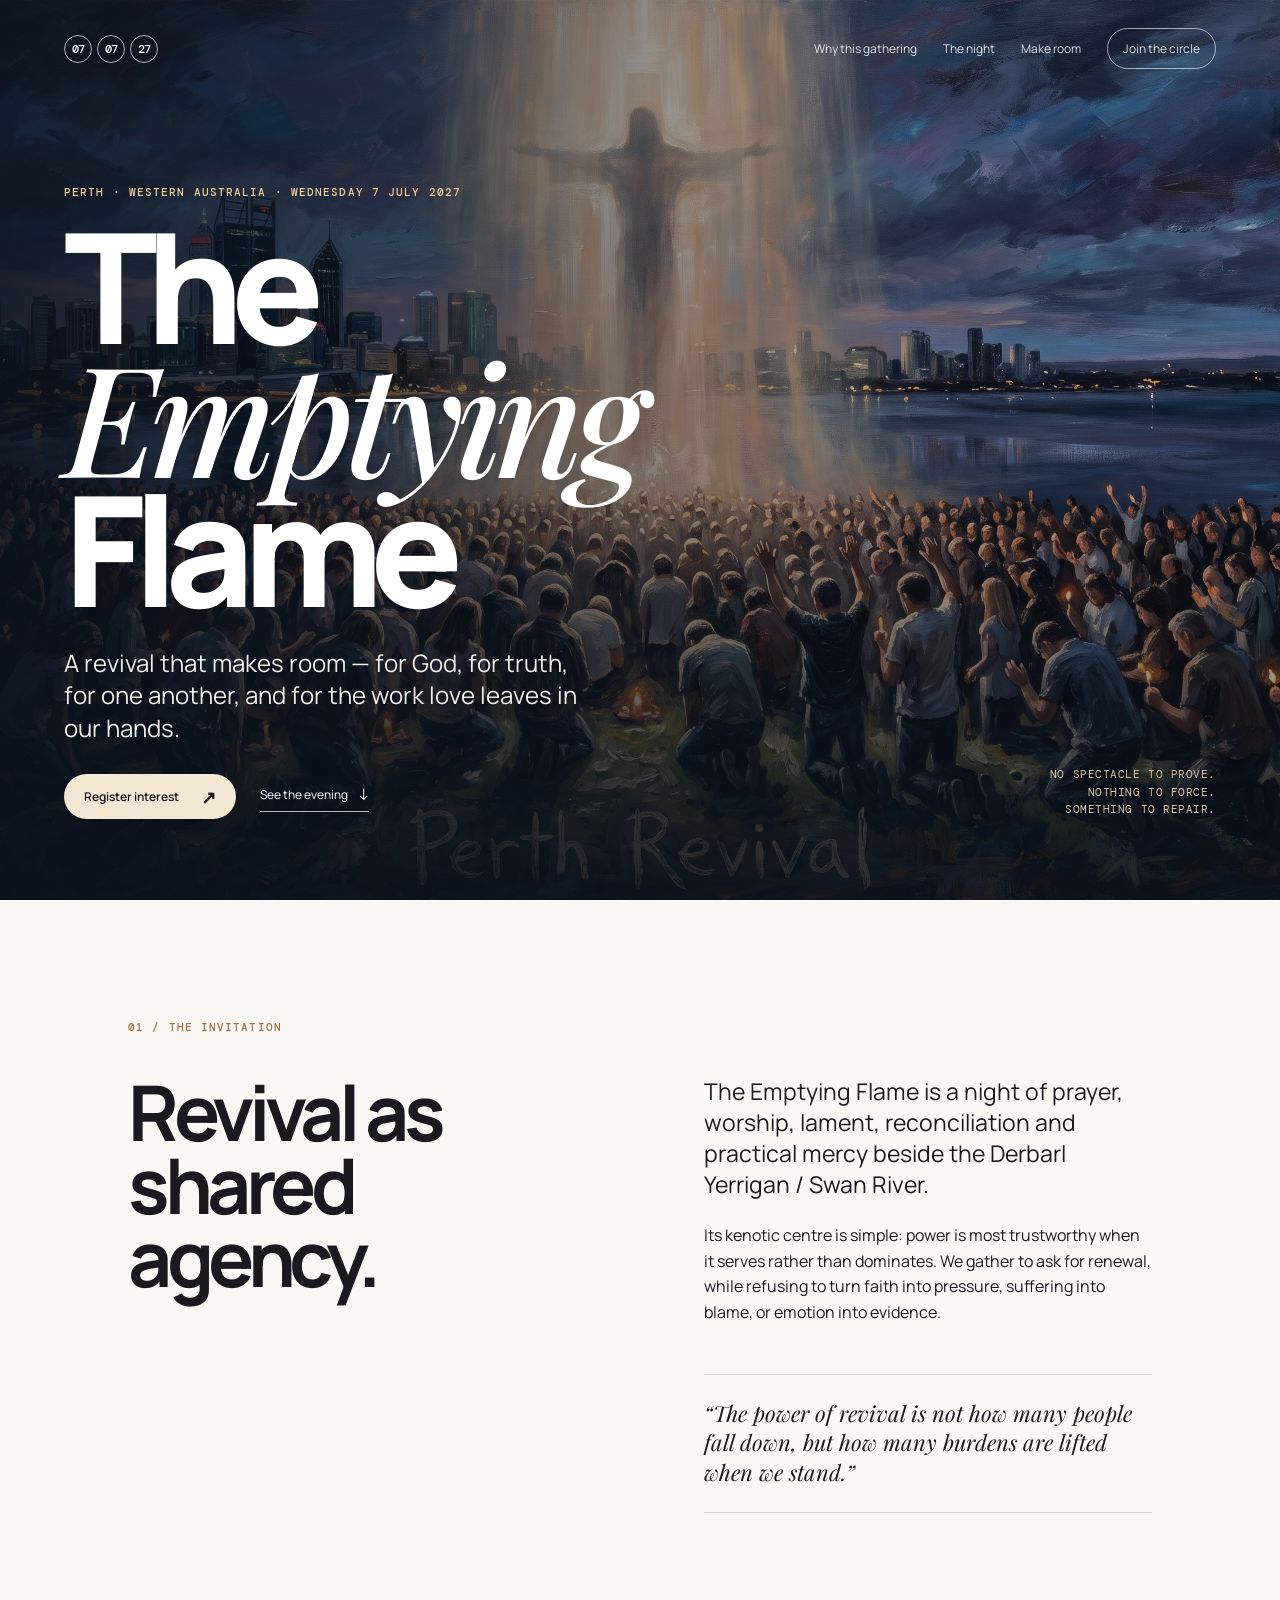
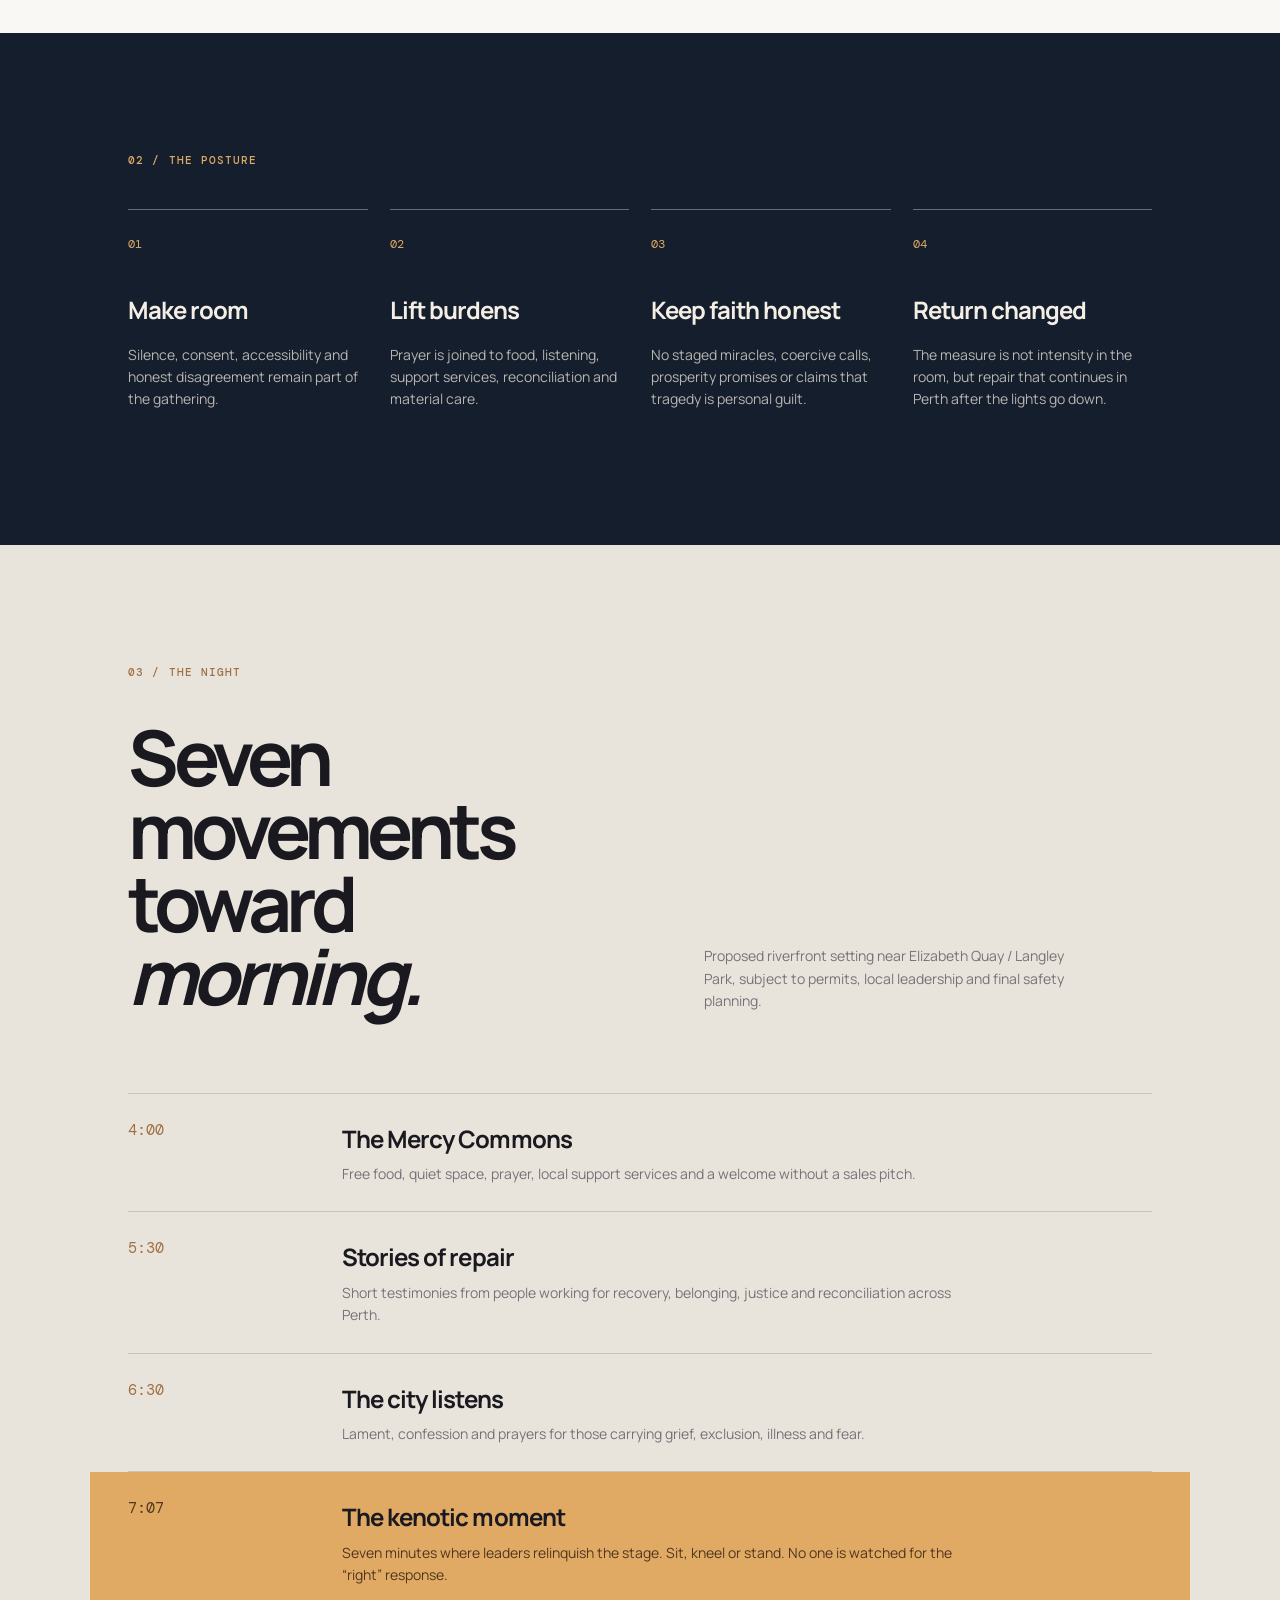
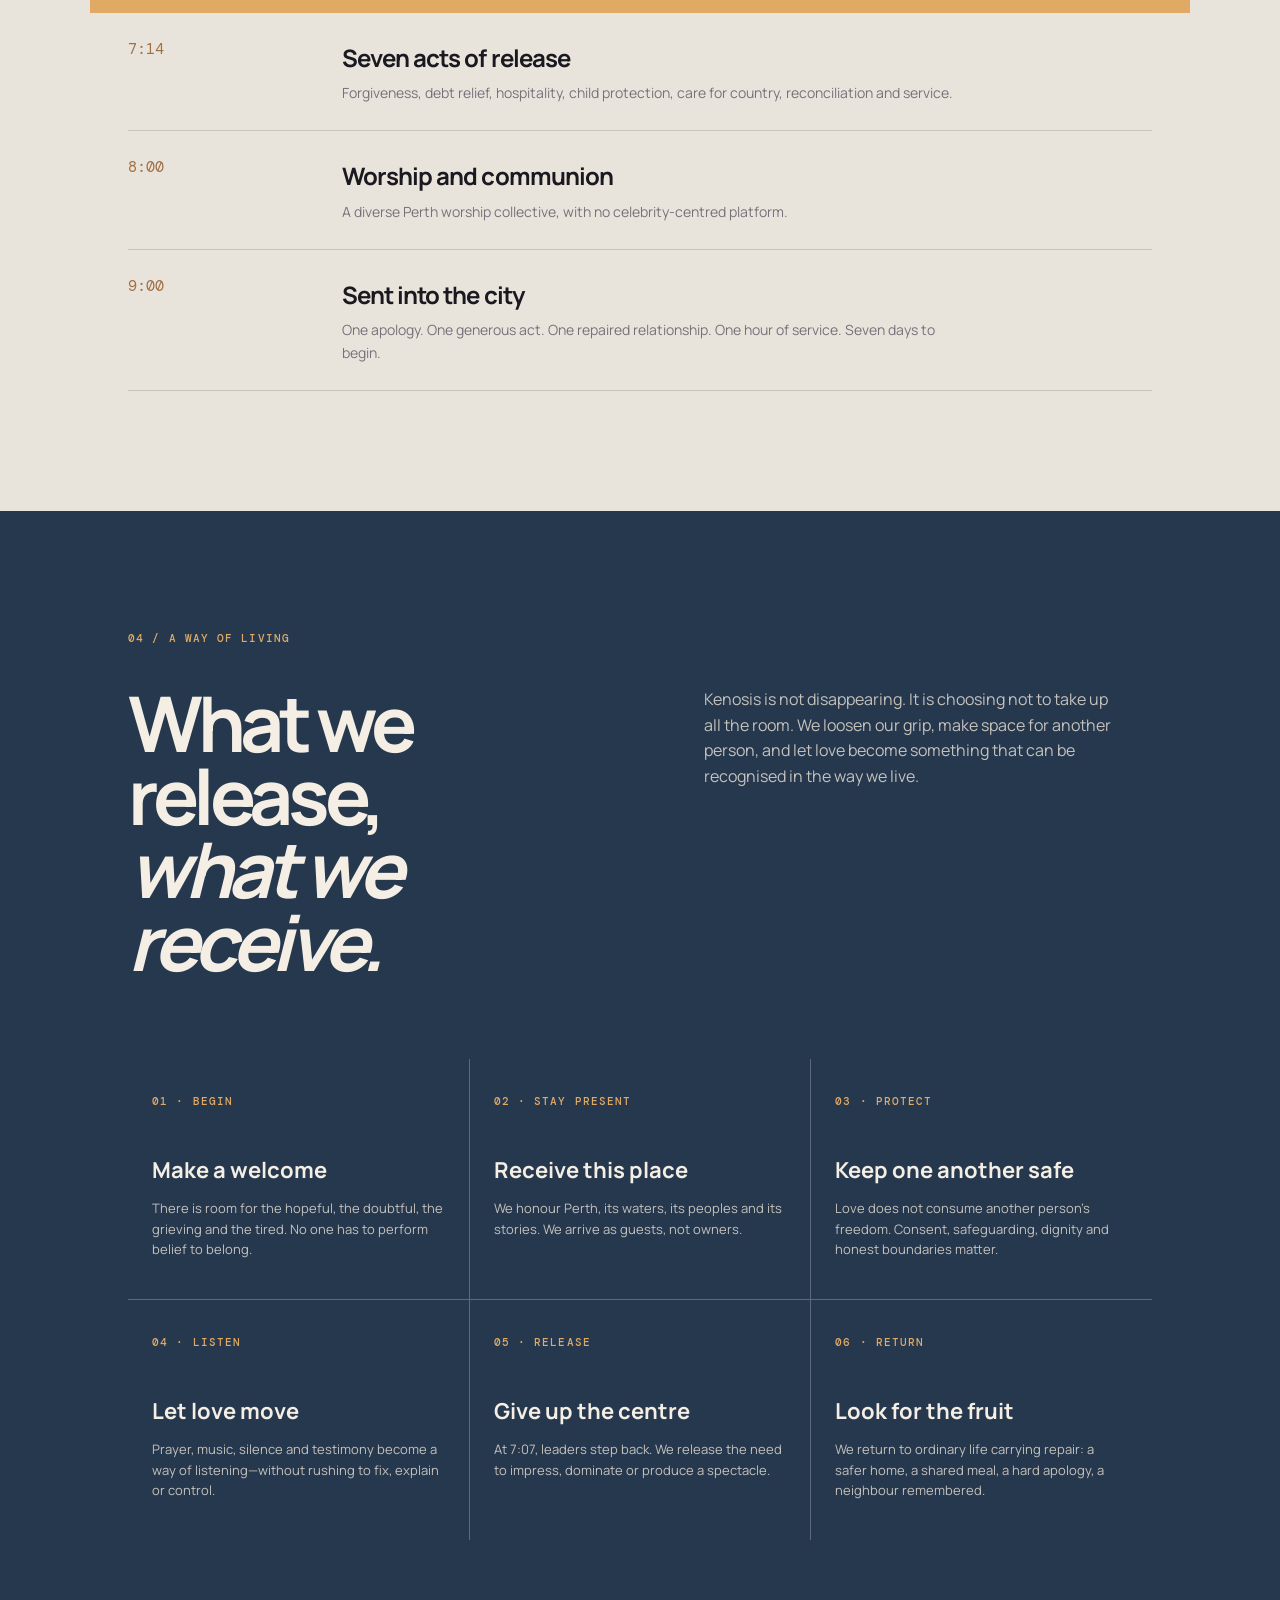
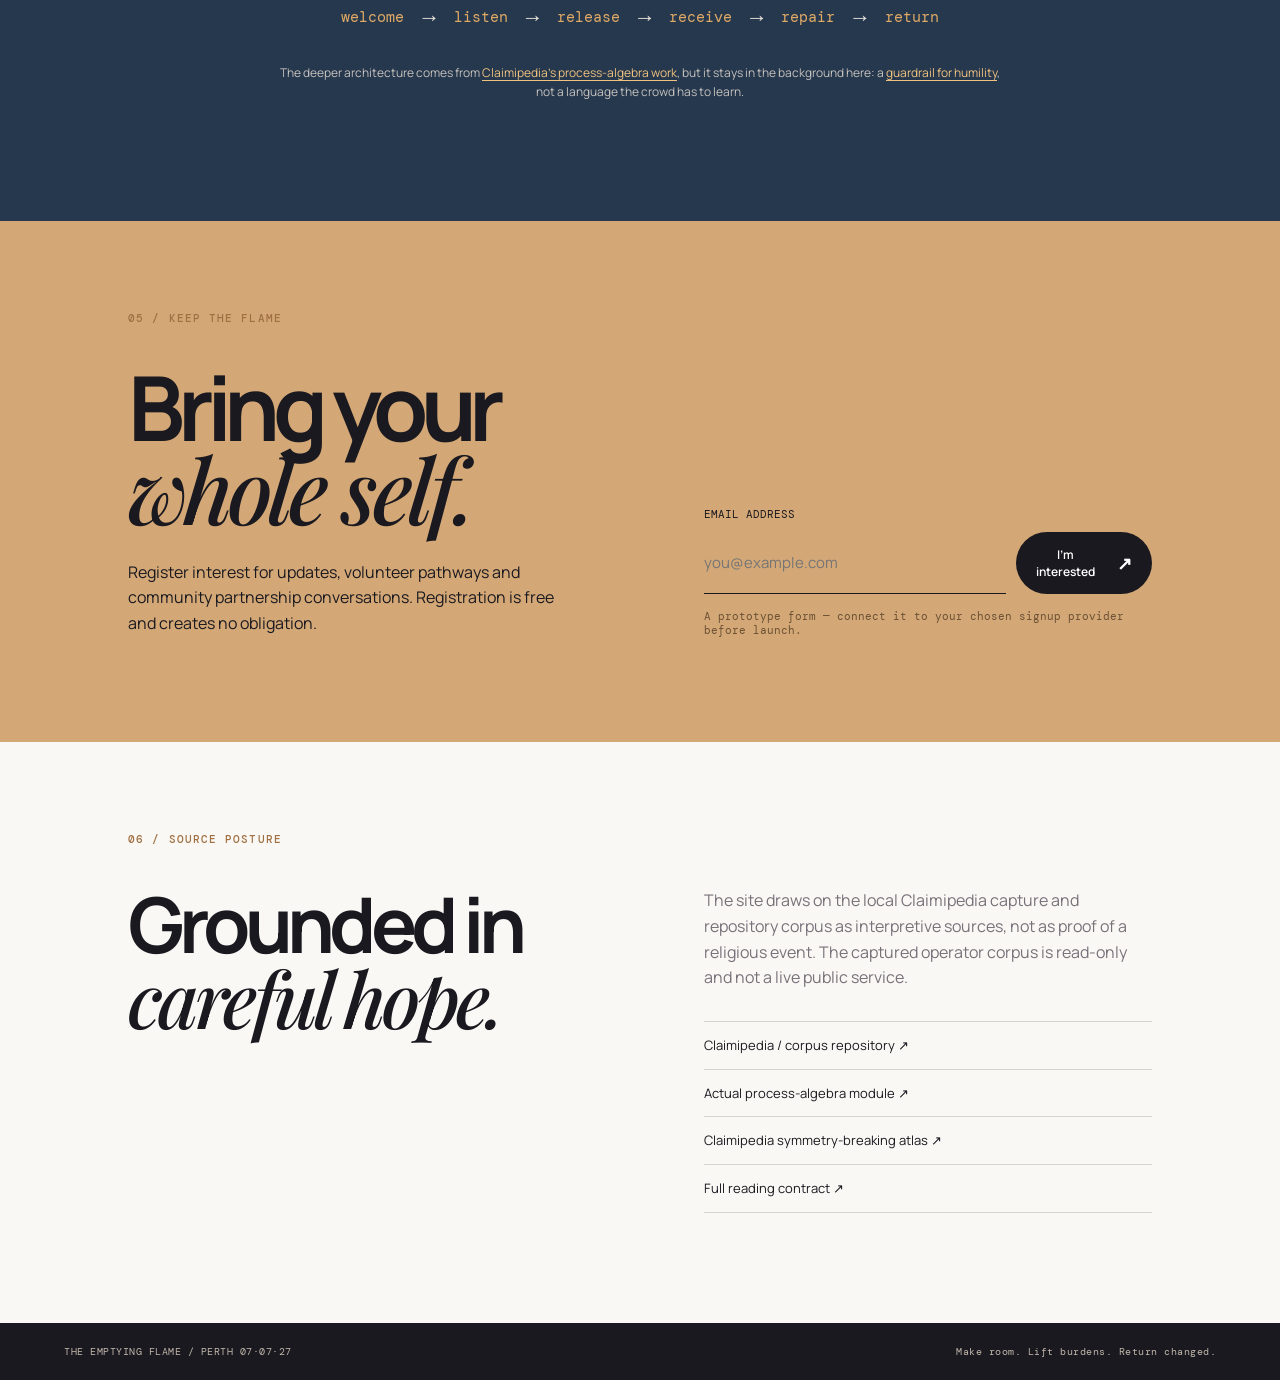
==== index.html @ 7102989d "Replace private source links with public source note" ====
<!doctype html>
<html lang="en-AU">
<head>
  <meta charset="utf-8">
  <meta name="viewport" content="width=device-width, initial-scale=1">
  <meta name="description" content="The Emptying Flame — a kenotic Perth revival gathering on Wednesday 7 July 2027.">
  <title>The Emptying Flame — Perth Revival 7/7/27</title>
  <link rel="stylesheet" href="styles.css">
</head>
<body>
  <header class="site-header">
    <a class="wordmark" href="#top" aria-label="The Emptying Flame home"><span>07</span><span>07</span><span>27</span></a>
    <nav aria-label="Main navigation">
      <a href="#why">Why this gathering</a>
      <a href="#flow">The night</a>
      <a href="#algebra">Make room</a>
      <a class="nav-cta" href="#join">Join the circle</a>
    </nav>
  </header>

  <main id="top">
    <section class="hero" aria-labelledby="hero-title">
      <div class="hero-image" role="img" aria-label="A painted Perth skyline at dusk with a kneeling crowd beneath a column of light"></div>
      <div class="hero-shade"></div>
      <div class="hero-copy">
        <p class="eyebrow">Perth · Western Australia · Wednesday 7 July 2027</p>
        <h1 id="hero-title">The<br><em>Emptying</em><br>Flame</h1>
        <p class="hero-lede">A revival that makes room — for God, for truth, for one another, and for the work love leaves in our hands.</p>
        <div class="hero-actions">
          <a class="button button-light" href="#join">Register interest <span>↗</span></a>
          <a class="text-link" href="#flow">See the evening <span>↓</span></a>
        </div>
      </div>
      <div class="hero-note">No spectacle to prove.<br>Nothing to force.<br>Something to repair.</div>
    </section>

    <section class="intro section" id="why">
      <div class="section-kicker">01 / The invitation</div>
      <div class="intro-grid">
        <div>
          <h2>Revival as<br><span>shared agency.</span></h2>
        </div>
        <div class="intro-body">
          <p class="lead">The Emptying Flame is a night of prayer, worship, lament, reconciliation and practical mercy beside the Derbarl Yerrigan / Swan River.</p>
          <p>Its kenotic centre is simple: power is most trustworthy when it serves rather than dominates. We gather to ask for renewal, while refusing to turn faith into pressure, suffering into blame, or emotion into evidence.</p>
          <div class="pull-quote">“The power of revival is not how many people fall down, but how many burdens are lifted when we stand.”</div>
        </div>
      </div>
    </section>

    <section class="principles section section-dark">
      <div class="section-kicker">02 / The posture</div>
      <div class="principles-grid">
        <div class="principle-card"><span>01</span><h3>Make room</h3><p>Silence, consent, accessibility and honest disagreement remain part of the gathering.</p></div>
        <div class="principle-card"><span>02</span><h3>Lift burdens</h3><p>Prayer is joined to food, listening, support services, reconciliation and material care.</p></div>
        <div class="principle-card"><span>03</span><h3>Keep faith honest</h3><p>No staged miracles, coercive calls, prosperity promises or claims that tragedy is personal guilt.</p></div>
        <div class="principle-card"><span>04</span><h3>Return changed</h3><p>The measure is not intensity in the room, but repair that continues in Perth after the lights go down.</p></div>
      </div>
    </section>

    <section class="flow section" id="flow">
      <div class="section-kicker">03 / The night</div>
      <div class="flow-heading"><h2>Seven movements<br>toward <em>morning.</em></h2><p>Proposed riverfront setting near Elizabeth Quay / Langley Park, subject to permits, local leadership and final safety planning.</p></div>
      <div class="timeline">
        <article class="timeline-item"><time>4:00</time><div><h3>The Mercy Commons</h3><p>Free food, quiet space, prayer, local support services and a welcome without a sales pitch.</p></div></article>
        <article class="timeline-item"><time>5:30</time><div><h3>Stories of repair</h3><p>Short testimonies from people working for recovery, belonging, justice and reconciliation across Perth.</p></div></article>
        <article class="timeline-item"><time>6:30</time><div><h3>The city listens</h3><p>Lament, confession and prayers for those carrying grief, exclusion, illness and fear.</p></div></article>
        <article class="timeline-item highlight"><time>7:07</time><div><h3>The kenotic moment</h3><p>Seven minutes where leaders relinquish the stage. Sit, kneel or stand. No one is watched for the “right” response.</p></div></article>
        <article class="timeline-item"><time>7:14</time><div><h3>Seven acts of release</h3><p>Forgiveness, debt relief, hospitality, child protection, care for country, reconciliation and service.</p></div></article>
        <article class="timeline-item"><time>8:00</time><div><h3>Worship and communion</h3><p>A diverse Perth worship collective, with no celebrity-centred platform.</p></div></article>
        <article class="timeline-item"><time>9:00</time><div><h3>Sent into the city</h3><p>One apology. One generous act. One repaired relationship. One hour of service. Seven days to begin.</p></div></article>
      </div>
    </section>

    <section class="algebra section" id="algebra">
      <div class="section-kicker">04 / A way of living</div>
      <div class="algebra-intro"><h2>What we<br>release,<br><em>what we receive.</em></h2><p>Kenosis is not disappearing. It is choosing not to take up all the room. We loosen our grip, make space for another person, and let love become something that can be recognised in the way we live.</p></div>
      <div class="algebra-grid algebra-grid-six">
        <div class="algebra-node"><span class="node-tag">01 · BEGIN</span><h3>Make a welcome</h3><p>There is room for the hopeful, the doubtful, the grieving and the tired. No one has to perform belief to belong.</p></div>
        <div class="algebra-node"><span class="node-tag">02 · STAY PRESENT</span><h3>Receive this place</h3><p>We honour Perth, its waters, its peoples and its stories. We arrive as guests, not owners.</p></div>
        <div class="algebra-node"><span class="node-tag">03 · PROTECT</span><h3>Keep one another safe</h3><p>Love does not consume another person’s freedom. Consent, safeguarding, dignity and honest boundaries matter.</p></div>
        <div class="algebra-node"><span class="node-tag">04 · LISTEN</span><h3>Let love move</h3><p>Prayer, music, silence and testimony become a way of listening—without rushing to fix, explain or control.</p></div>
        <div class="algebra-node"><span class="node-tag">05 · RELEASE</span><h3>Give up the centre</h3><p>At 7:07, leaders step back. We release the need to impress, dominate or produce a spectacle.</p></div>
        <div class="algebra-node"><span class="node-tag">06 · RETURN</span><h3>Look for the fruit</h3><p>We return to ordinary life carrying repair: a safer home, a shared meal, a hard apology, a neighbour remembered.</p></div>
      </div>
      <div class="equation"><span>welcome</span><b>→</b><span>listen</span><b>→</b><span>release</span><b>→</b><span>receive</span><b>→</b><span>repair</span><b>→</b><span>return</span></div>
      <p class="algebra-footnote">The deeper architecture comes from <a href="sources.html#process-algebra">Claimipedia’s process-algebra work</a>, but it stays in the background here: a <a href="sources.html#humility">guardrail for humility</a>, not a language the crowd has to learn.</p>
    </section>

    <section class="join section" id="join">
      <div class="join-card">
        <div><div class="section-kicker">05 / Keep the flame</div><h2>Bring your<br><em>whole self.</em></h2><p>Register interest for updates, volunteer pathways and community partnership conversations. Registration is free and creates no obligation.</p></div>
        <form id="interest-form"><label for="email">Email address</label><div class="form-row"><input id="email" type="email" placeholder="you@example.com" required><button class="button button-dark" type="submit">I’m interested <span>↗</span></button></div><p class="form-note" id="form-note">A prototype form — connect it to your chosen signup provider before launch.</p></form>
      </div>
    </section>

    <section class="sources section" id="sources">
      <div class="section-kicker">06 / Source posture</div>
      <div class="sources-grid"><div><h2>Grounded in<br><em>careful hope.</em></h2></div><div><p>The site draws on the local Claimipedia capture and repository corpus as interpretive sources, not as proof of a religious event. The captured operator corpus is read-only and not a live public service.</p><ul><li><a href="https://github.com/aaron-alderman/grand-theory">Claimipedia / corpus repository ↗</a></li><li><a href="https://github.com/aaron-alderman/grand-theory/blob/main/integrations/sourcery/mcp-admission/scientific-derivation-composer/scientific-derivation-process.json">Actual process-algebra module ↗</a></li><li><a href="https://github.com/aaron-alderman/grand-theory/blob/main/sourcery-source/sourcery-applications/applications/claimipedia/symmetry-breaking-atlas-data.json">Claimipedia symmetry-breaking atlas ↗</a></li><li><a href="https://github.com/aaron-alderman/grand-theory/blob/main/corpus/READING_CONTRACT.md">Full reading contract ↗</a></li></ul></div></div>
    </section>
  </main>
  <footer><span>THE EMPTYING FLAME / PERTH 07·07·27</span><span>Make room. Lift burdens. Return changed.</span></footer>
  <script src="script.js"></script>
</body>
</html>
---- styles.css ----
@import url('https://fonts.googleapis.com/css2?family=DM+Mono:wght@400;500&family=Manrope:wght@400;500;600;700;800&family=Playfair+Display:ital,wght@0,500;1,500;1,600&display=swap');
:root{--ink:#1a1920;--muted:#77717a;--cream:#f2eee6;--paper:#faf8f4;--blue:#26384e;--blue-deep:#141e2d;--gold:#e0aa65;--line:rgba(26,25,32,.16);--serif:'Playfair Display',Georgia,serif;--sans:'Manrope',Arial,sans-serif;--mono:'DM Mono',monospace}*{box-sizing:border-box}html{scroll-behavior:smooth}body{margin:0;background:var(--paper);color:var(--ink);font-family:var(--sans);line-height:1.6}a{color:inherit}.site-header{position:absolute;z-index:10;top:0;left:0;right:0;display:flex;align-items:center;justify-content:space-between;padding:28px 5vw;color:#fff}.wordmark{display:flex;gap:5px;text-decoration:none;font:500 12px var(--mono);letter-spacing:-.08em}.wordmark span{border:1px solid rgba(255,255,255,.65);border-radius:50%;width:28px;height:28px;display:grid;place-items:center}.site-header nav{display:flex;align-items:center;gap:26px;font-size:12px}.site-header nav a{text-decoration:none;opacity:.85}.site-header nav a:hover{opacity:1}.nav-cta{border:1px solid rgba(255,255,255,.7);padding:10px 15px!important;border-radius:999px}.hero{min-height:860px;height:100vh;max-height:980px;position:relative;display:flex;align-items:flex-end;overflow:hidden;background:#172131;color:#fff}.hero-image{position:absolute;inset:0;background-image:url('assets/perth-revival.jpg');background-size:cover;background-position:center}.hero-shade{position:absolute;inset:0;background:linear-gradient(90deg,rgba(10,17,28,.86) 0%,rgba(10,17,28,.40) 52%,rgba(10,17,28,.08) 100%),linear-gradient(0deg,rgba(10,17,28,.72),transparent 52%)}.hero-copy{position:relative;z-index:1;padding:0 5vw 9vh;max-width:760px}.eyebrow,.section-kicker,.node-tag{font:500 11px var(--mono);letter-spacing:.1em;text-transform:uppercase}.eyebrow{color:#f3cd98;margin-bottom:22px}.hero h1{font-size:clamp(72px,12vw,168px);line-height:.84;letter-spacing:-.08em;margin:0 0 34px;font-weight:800}.hero h1 em,.hero h2 em,.hero h2 span,.join h2 em,.sources h2 em{font-family:var(--serif);font-weight:500;letter-spacing:-.055em}.hero-lede{font-size:clamp(17px,2vw,24px);line-height:1.35;max-width:540px;color:#f1eee9;margin:0 0 30px}.hero-actions{display:flex;align-items:center;gap:24px}.button{display:inline-flex;align-items:center;gap:22px;border:0;border-radius:999px;padding:14px 20px;font:600 12px var(--sans);cursor:pointer;text-decoration:none}.button span{font-size:18px;line-height:0}.button-light{background:#f4e7d4;color:var(--ink)}.button-dark{background:var(--ink);color:#fff}.text-link{font-size:12px;text-decoration:none;border-bottom:1px solid rgba(255,255,255,.7);padding-bottom:5px}.text-link span{font-size:16px;margin-left:8px}.hero-note{position:absolute;z-index:1;right:5vw;bottom:9vh;font:11px/1.6 var(--mono);text-transform:uppercase;letter-spacing:.05em;color:#ddc7a8;text-align:right}.section{padding:120px 10vw}.section-kicker{color:#a07043;margin-bottom:42px}.intro{background:var(--paper)}.intro-grid,.flow-heading,.algebra-intro,.sources-grid{display:grid;grid-template-columns:1fr 1fr;gap:10vw}.intro h2,.flow h2,.algebra h2,.sources h2{font-size:clamp(48px,6vw,88px);line-height:.95;letter-spacing:-.07em;margin:0}.intro-body{max-width:480px}.lead{font-size:23px;line-height:1.35;margin-top:0}.pull-quote{margin-top:48px;padding:24px 0;border-top:1px solid var(--line);border-bottom:1px solid var(--line);font:italic 22px/1.35 var(--serif)}.section-dark{background:var(--blue-deep);color:#f4eee4}.section-dark .section-kicker{color:var(--gold)}.principles-grid{display:grid;grid-template-columns:repeat(4,1fr);gap:22px}.principle-card{border-top:1px solid rgba(255,255,255,.35);padding-top:20px}.principle-card span{font:12px var(--mono);color:var(--gold)}.principle-card h3{font-size:24px;margin:36px 0 12px;letter-spacing:-.04em}.principle-card p{color:#b9b5b1;font-size:14px}.flow{background:#e9e4db}.flow-heading{align-items:end;margin-bottom:80px}.flow-heading p{max-width:380px;margin:0;color:var(--muted);font-size:14px}.timeline{border-top:1px solid var(--line)}.timeline-item{display:grid;grid-template-columns:150px 1fr;gap:5vw;padding:26px 0;border-bottom:1px solid var(--line)}.timeline-item time{font:15px var(--mono);color:#a07043}.timeline-item h3{font-size:24px;margin:0 0 5px;letter-spacing:-.04em}.timeline-item p{margin:0;max-width:620px;color:var(--muted);font-size:14px}.timeline-item.highlight{background:#e0aa65;margin:0 -3vw;padding-left:3vw;padding-right:3vw;border:0}.timeline-item.highlight time,.timeline-item.highlight p{color:#51361e}.algebra{background:var(--blue);color:#f4eee4}.algebra .section-kicker{color:var(--gold)}.algebra-intro p{max-width:420px;color:#c5c1bc;margin:0}.algebra-grid{display:grid;grid-template-columns:repeat(4,1fr);gap:1px;background:rgba(255,255,255,.25);margin-top:80px}.algebra-node{background:var(--blue);padding:28px 24px 34px;min-height:240px}.node-tag{color:var(--gold)}.algebra-node h3{font-size:22px;margin:40px 0 10px}.algebra-node p{color:#c5c1bc;font-size:13px;margin:0}.equation{display:flex;justify-content:center;gap:18px;align-items:center;margin-top:62px;font:15px var(--mono);color:var(--gold)}.equation b{font-size:22px;color:#e9e4db}.join{background:#d4a876;padding-top:90px;padding-bottom:90px}.join-card{display:grid;grid-template-columns:1fr 1fr;gap:10vw;align-items:end}.join h2{font-size:clamp(56px,7vw,96px);line-height:.9;letter-spacing:-.08em;margin:0 0 28px}.join p{max-width:450px}.join form{padding-bottom:4px}.join label{display:block;font:11px var(--mono);text-transform:uppercase;margin-bottom:11px}.form-row{display:flex;gap:10px}.form-row input{width:100%;border:0;border-bottom:1px solid var(--ink);background:transparent;padding:13px 0;font:15px var(--sans);outline:none}.form-note{font:11px var(--mono);color:#6b5035;margin-top:15px!important}.sources{padding-top:90px;padding-bottom:110px}.sources-grid{align-items:start}.sources p{max-width:500px;color:var(--muted);margin-top:0}.sources ul{list-style:none;padding:0;margin:30px 0 0;border-top:1px solid var(--line)}.sources li{border-bottom:1px solid var(--line);padding:13px 0;font-size:13px}.sources a{text-decoration:none}.sources a:hover{text-decoration:underline}footer{display:flex;justify-content:space-between;padding:22px 5vw;background:var(--ink);color:#c1b7ab;font:10px var(--mono);letter-spacing:.05em}@media(max-width:800px){.site-header{padding:20px 6vw}.site-header nav a:not(.nav-cta){display:none}.hero{min-height:750px}.hero-copy{padding:0 7vw 12vh}.hero-note{display:none}.section{padding:80px 7vw}.intro-grid,.flow-heading,.algebra-intro,.sources-grid,.join-card{grid-template-columns:1fr;gap:38px}.principles-grid,.algebra-grid{grid-template-columns:1fr 1fr}.principle-card{min-height:190px}.timeline-item{grid-template-columns:78px 1fr;gap:15px}.timeline-item.highlight{margin:0 -5vw;padding-left:5vw;padding-right:5vw}.equation{gap:8px;font-size:11px}.form-row{display:block}.form-row .button{margin-top:18px}footer{display:block;line-height:2.2}}
/* Full process-algebra presentation: six ordered stages, with a narrow-screen collapse. */
.algebra-grid{grid-template-columns:repeat(3,1fr)}
.equation{flex-wrap:wrap}
.algebra-footnote{max-width:720px;margin:32px auto 0;text-align:center;color:#c5c1bc;font-size:12px}
.algebra-footnote a{color:#f0c27f;text-decoration:underline;text-underline-offset:3px}
.source-page{background:var(--paper)}.source-header{position:absolute}.source-hero{padding:180px 10vw 110px;background:var(--blue-deep);color:#f4eee4}.source-hero h1{font-size:clamp(58px,8vw,118px);line-height:.9;letter-spacing:-.08em;margin:0 0 28px}.source-hero h1 em,.source-copy h2 em{font-family:var(--serif);font-weight:500}.source-hero p{max-width:540px;color:#c5c1bc;font-size:19px}.source-copy{max-width:900px;margin:auto}.source-copy article{padding:50px 0;border-bottom:1px solid var(--line)}.source-copy article:last-child{border-bottom:0}.source-copy h2{font-size:clamp(40px,5vw,70px);line-height:.95;letter-spacing:-.07em;margin:0 0 25px}.source-copy p{max-width:650px;color:var(--muted);font-size:16px}.source-copy a{color:#8a5e34;text-decoration:underline;text-underline-offset:3px}
@media(max-width:520px){.algebra-grid{grid-template-columns:1fr}.algebra-node{min-height:0}}
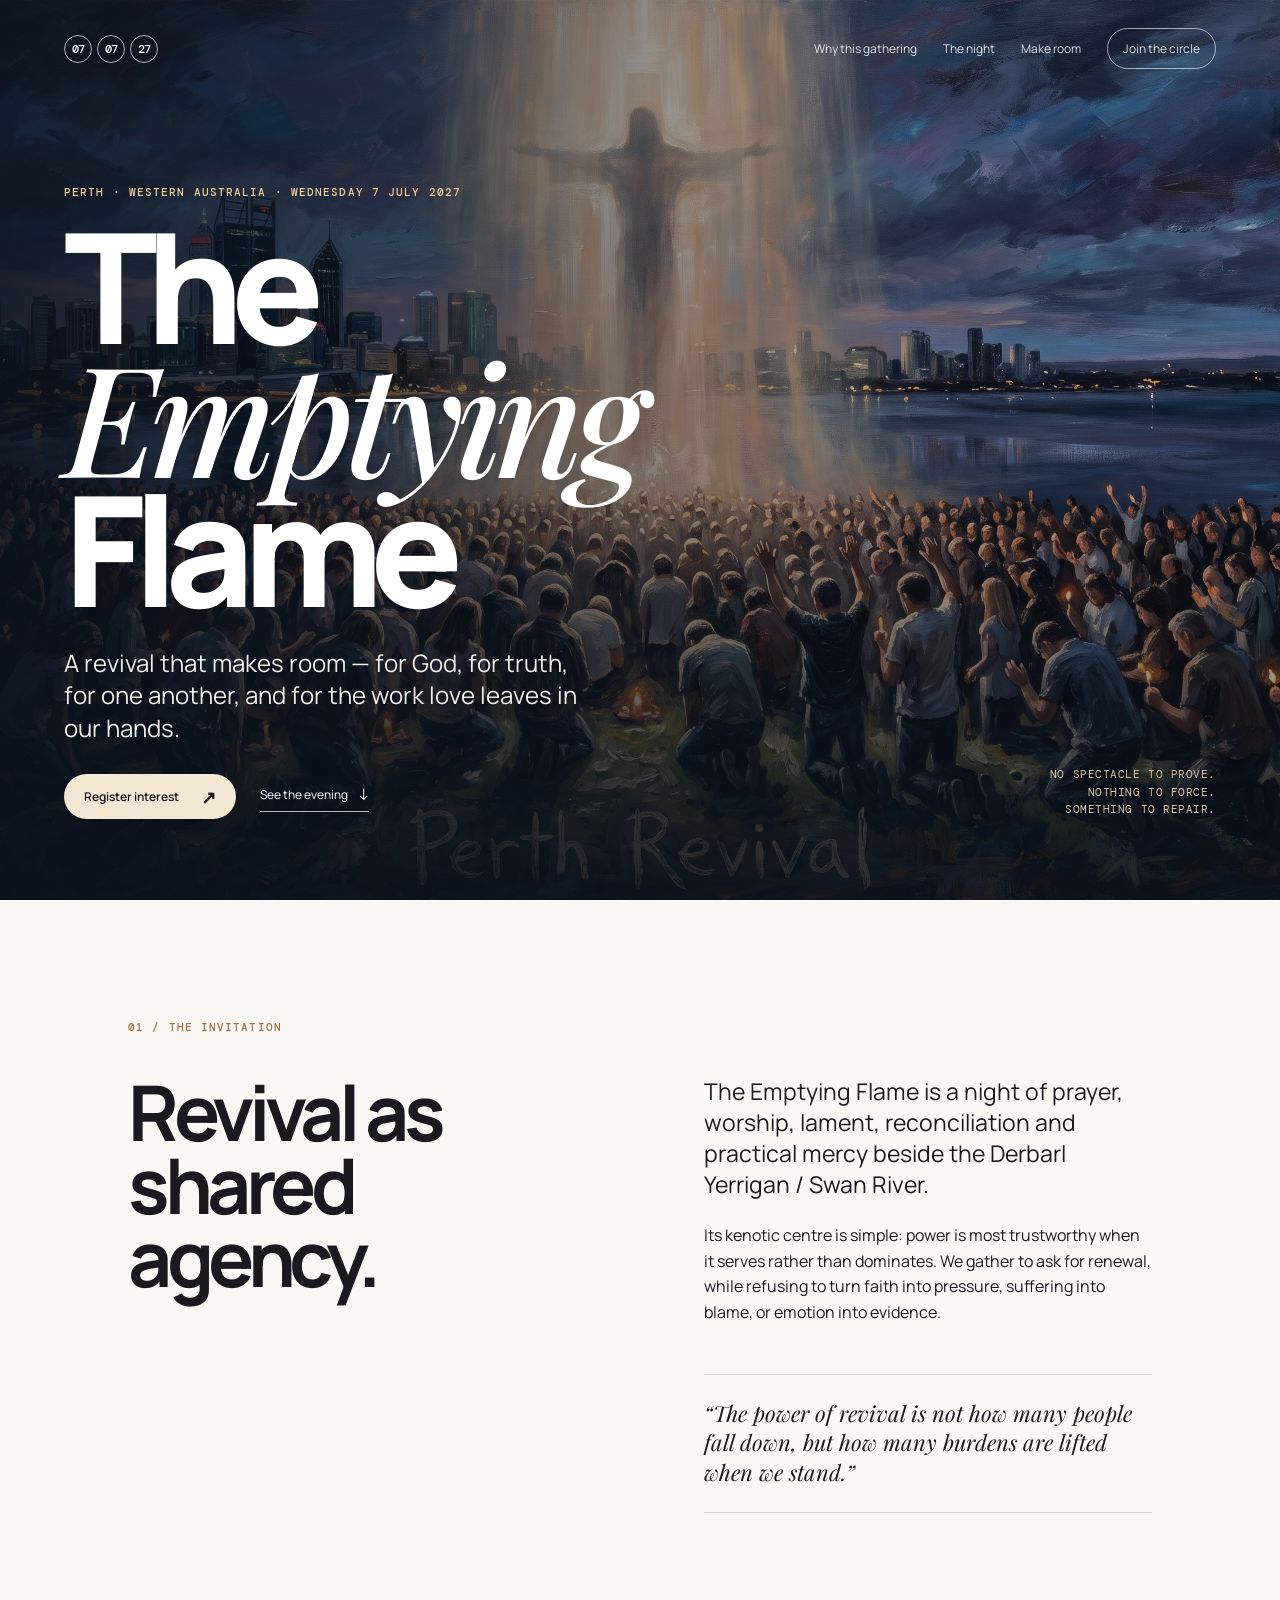
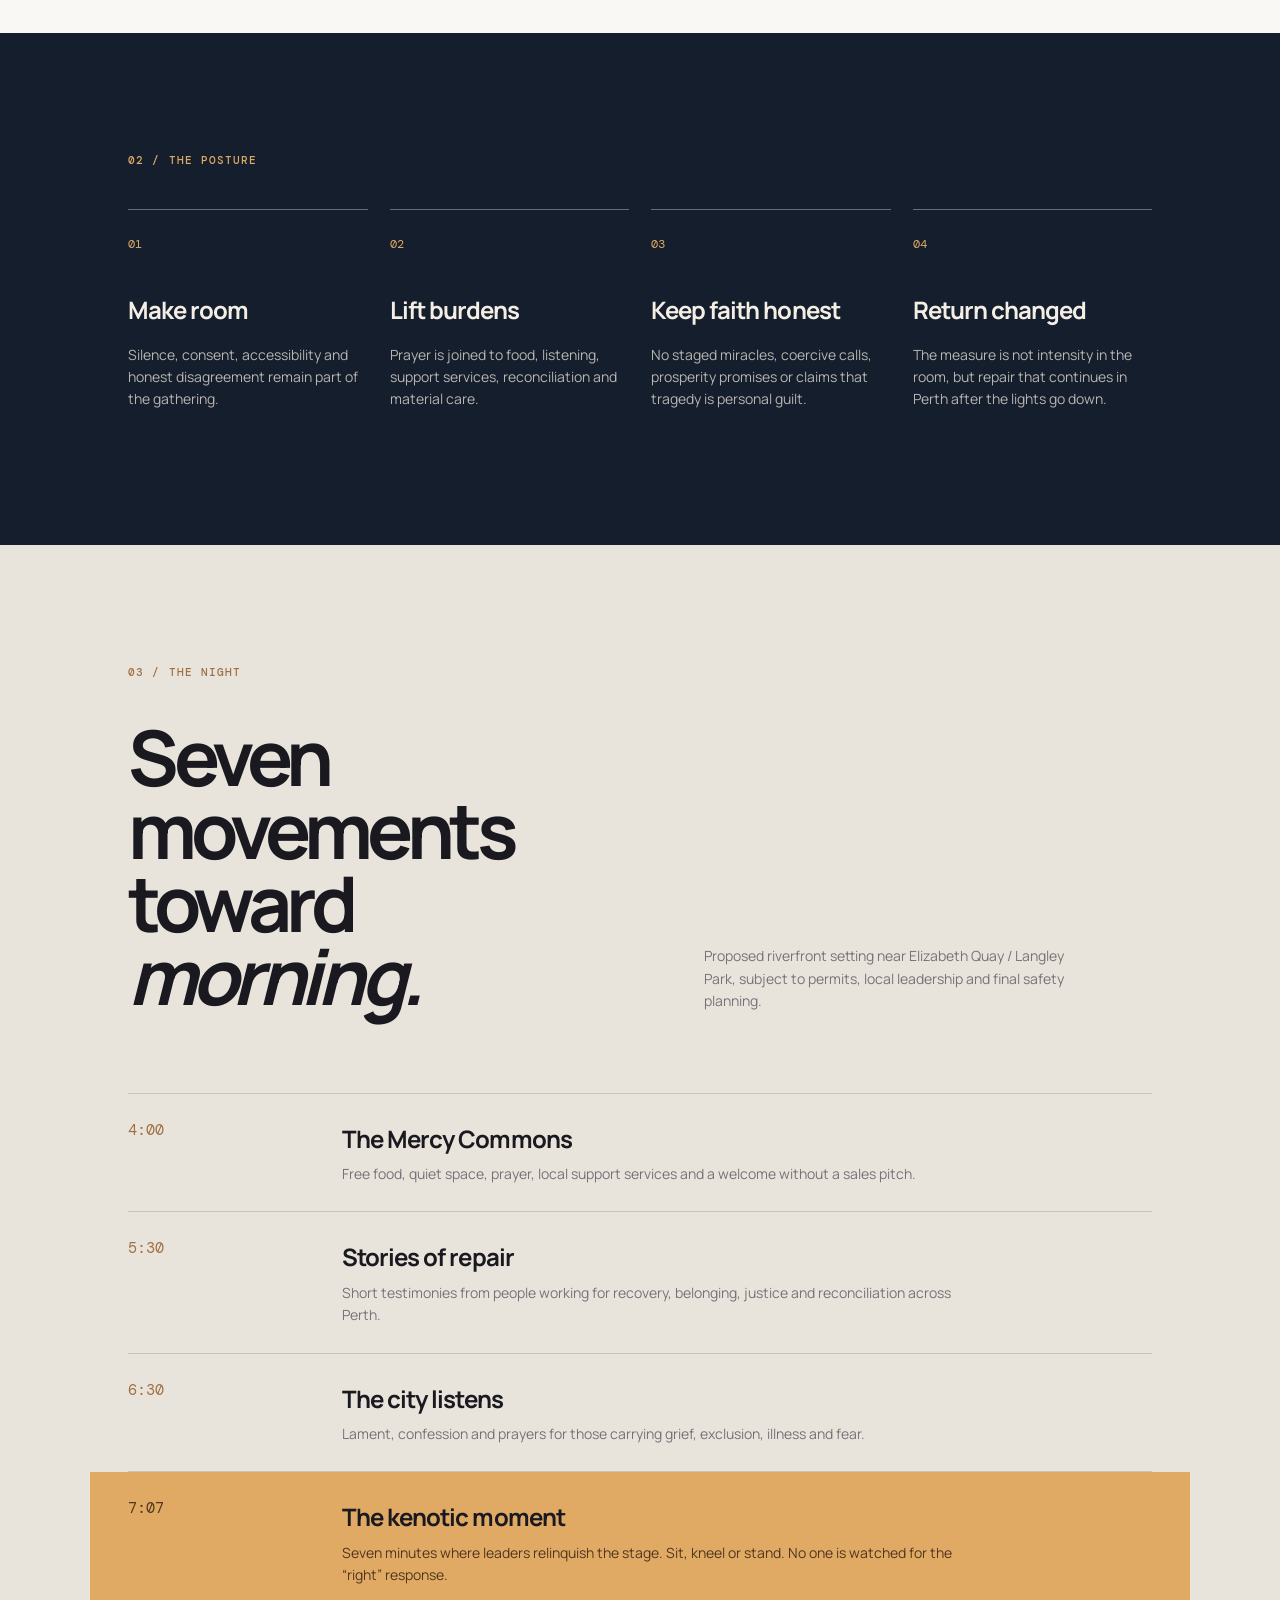
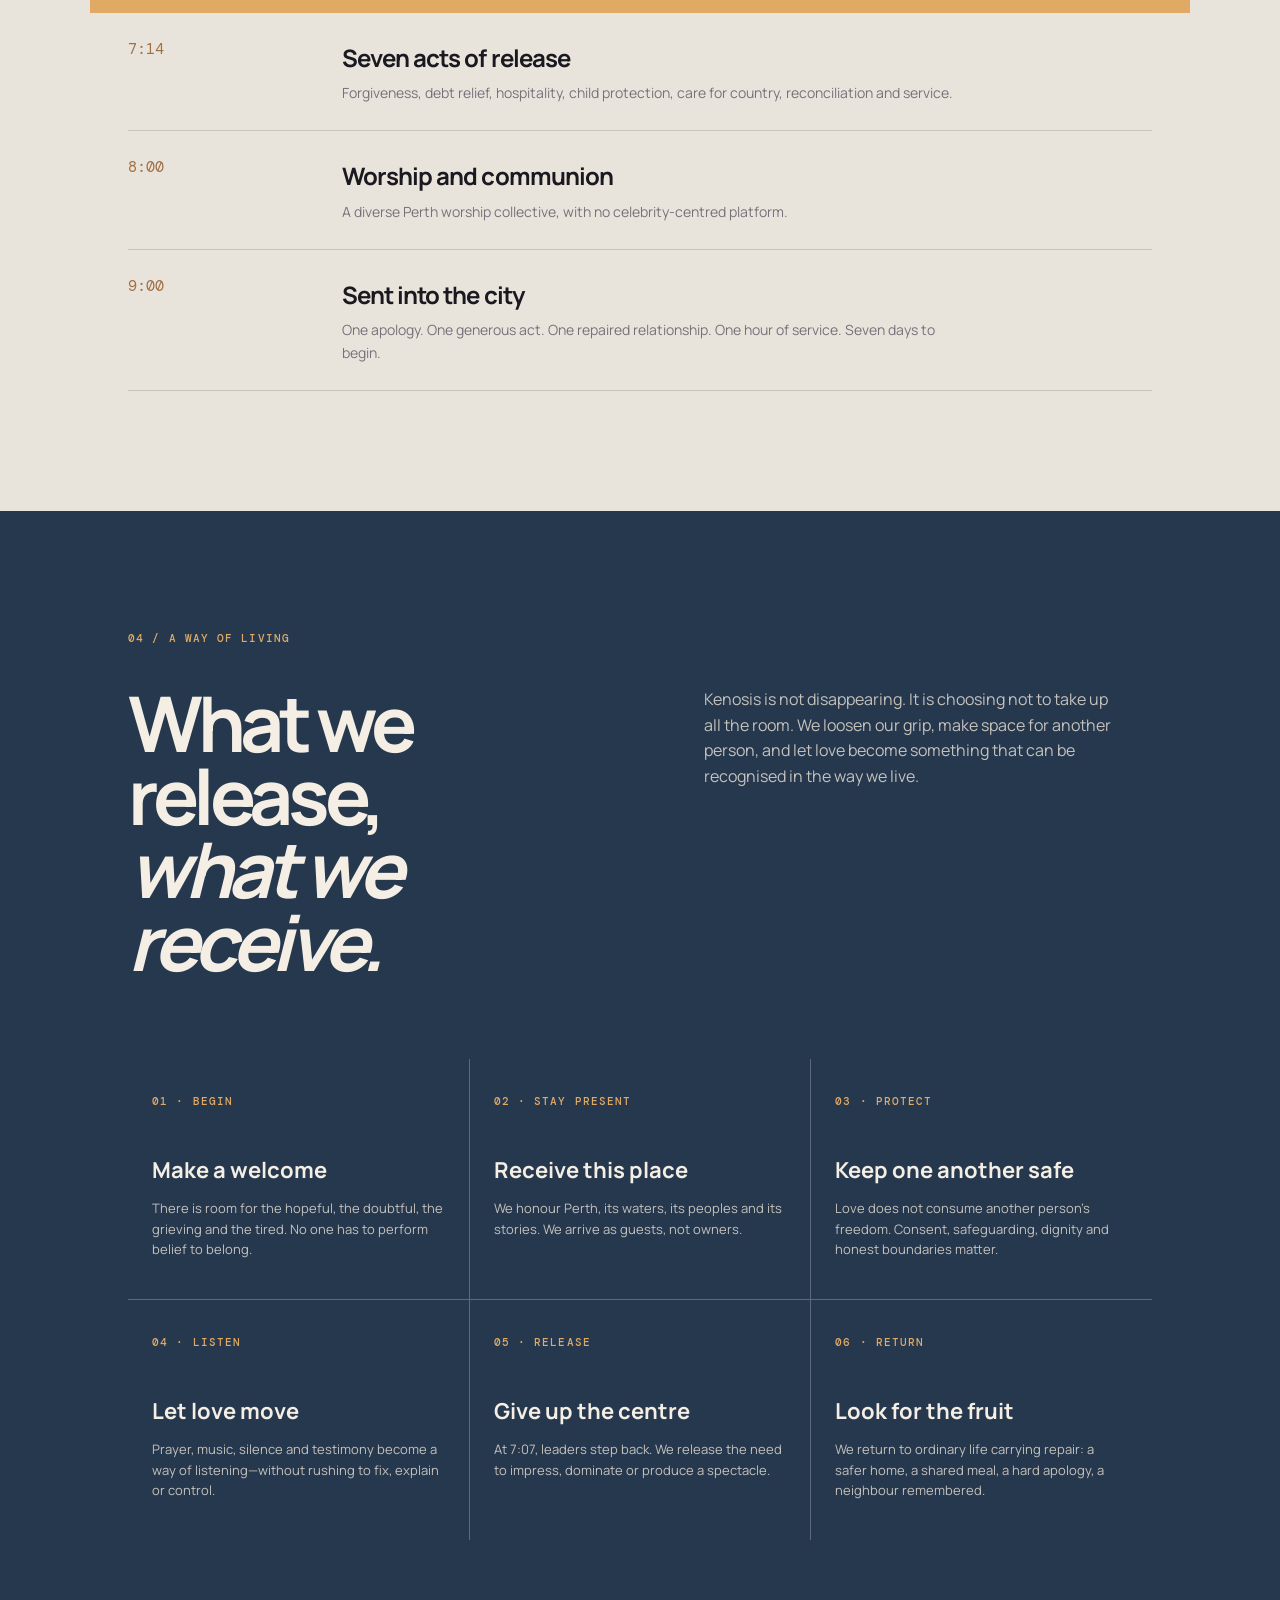
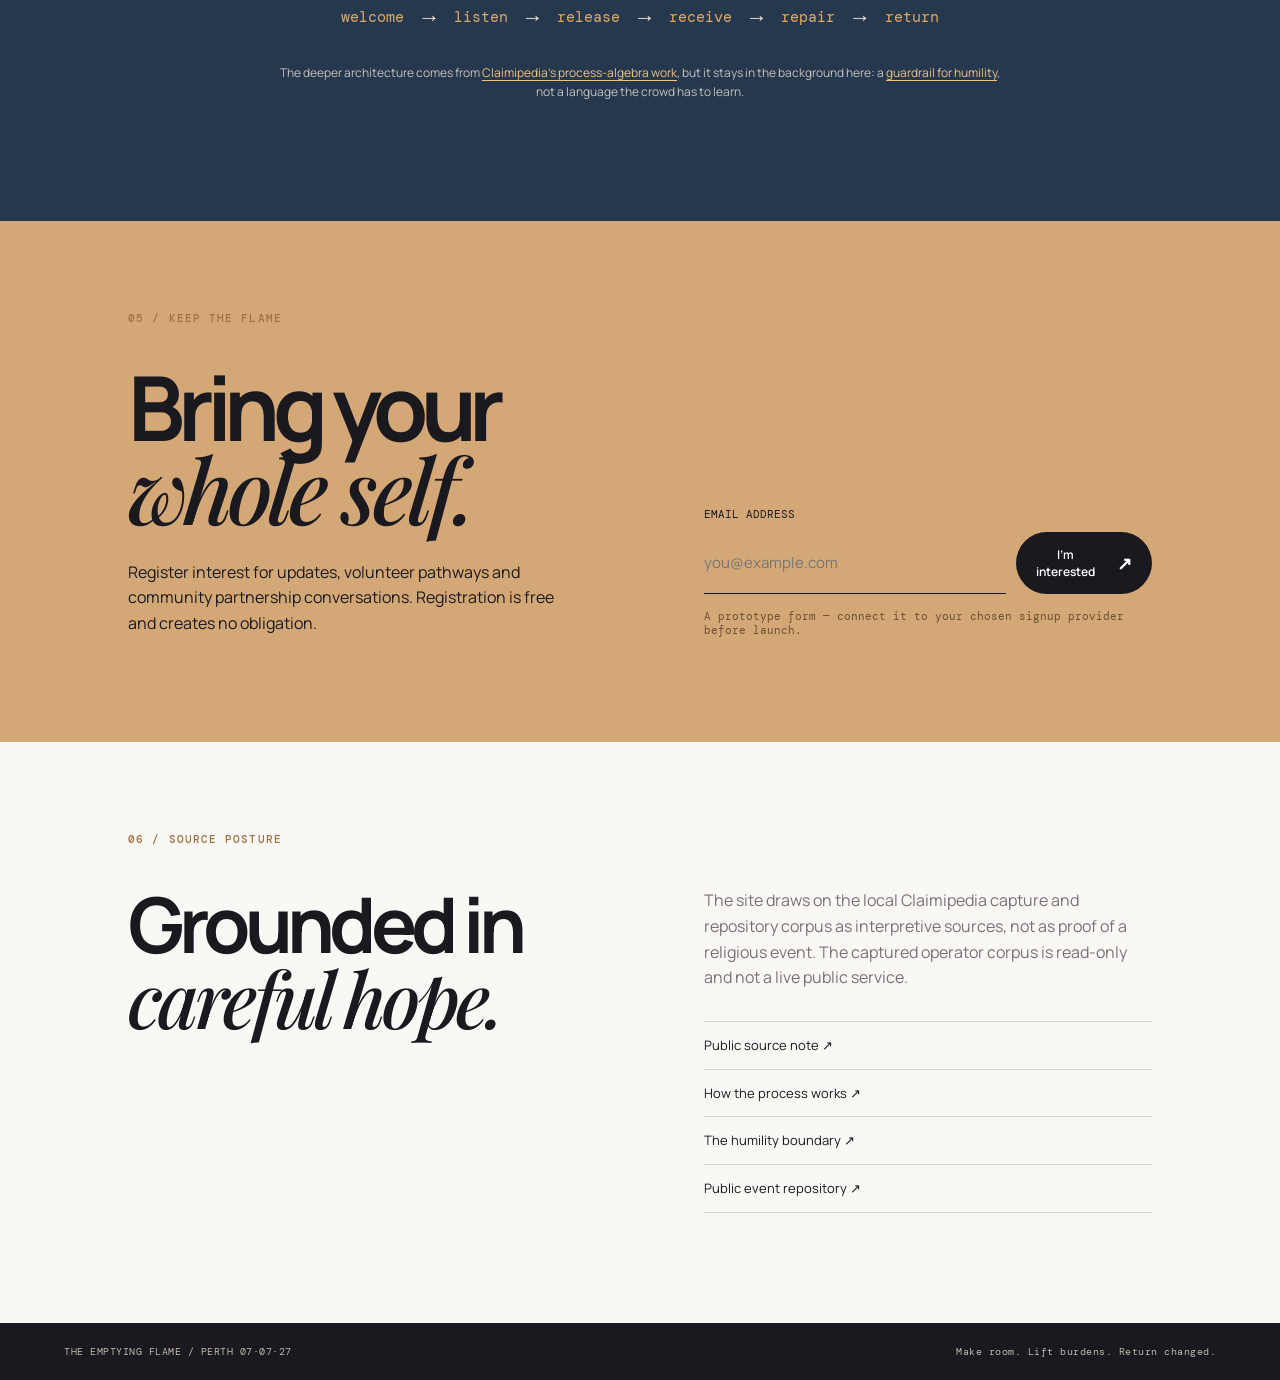
==== commit 5c222874: "Use public source links throughout" ====
--- a/index.html
+++ b/index.html
@@ -96,7 +96,7 @@
 
     <section class="sources section" id="sources">
       <div class="section-kicker">06 / Source posture</div>
-      <div class="sources-grid"><div><h2>Grounded in<br><em>careful hope.</em></h2></div><div><p>The site draws on the local Claimipedia capture and repository corpus as interpretive sources, not as proof of a religious event. The captured operator corpus is read-only and not a live public service.</p><ul><li><a href="https://github.com/aaron-alderman/grand-theory">Claimipedia / corpus repository ↗</a></li><li><a href="https://github.com/aaron-alderman/grand-theory/blob/main/integrations/sourcery/mcp-admission/scientific-derivation-composer/scientific-derivation-process.json">Actual process-algebra module ↗</a></li><li><a href="https://github.com/aaron-alderman/grand-theory/blob/main/sourcery-source/sourcery-applications/applications/claimipedia/symmetry-breaking-atlas-data.json">Claimipedia symmetry-breaking atlas ↗</a></li><li><a href="https://github.com/aaron-alderman/grand-theory/blob/main/corpus/READING_CONTRACT.md">Full reading contract ↗</a></li></ul></div></div>
+      <div class="sources-grid"><div><h2>Grounded in<br><em>careful hope.</em></h2></div><div><p>The site draws on the local Claimipedia capture and repository corpus as interpretive sources, not as proof of a religious event. The captured operator corpus is read-only and not a live public service.</p><ul><li><a href="sources.html">Public source note ↗</a></li><li><a href="sources.html#process-algebra">How the process works ↗</a></li><li><a href="sources.html#humility">The humility boundary ↗</a></li><li><a href="https://github.com/sourcerytech/perth-revival-2027">Public event repository ↗</a></li></ul></div></div>
     </section>
   </main>
   <footer><span>THE EMPTYING FLAME / PERTH 07·07·27</span><span>Make room. Lift burdens. Return changed.</span></footer>
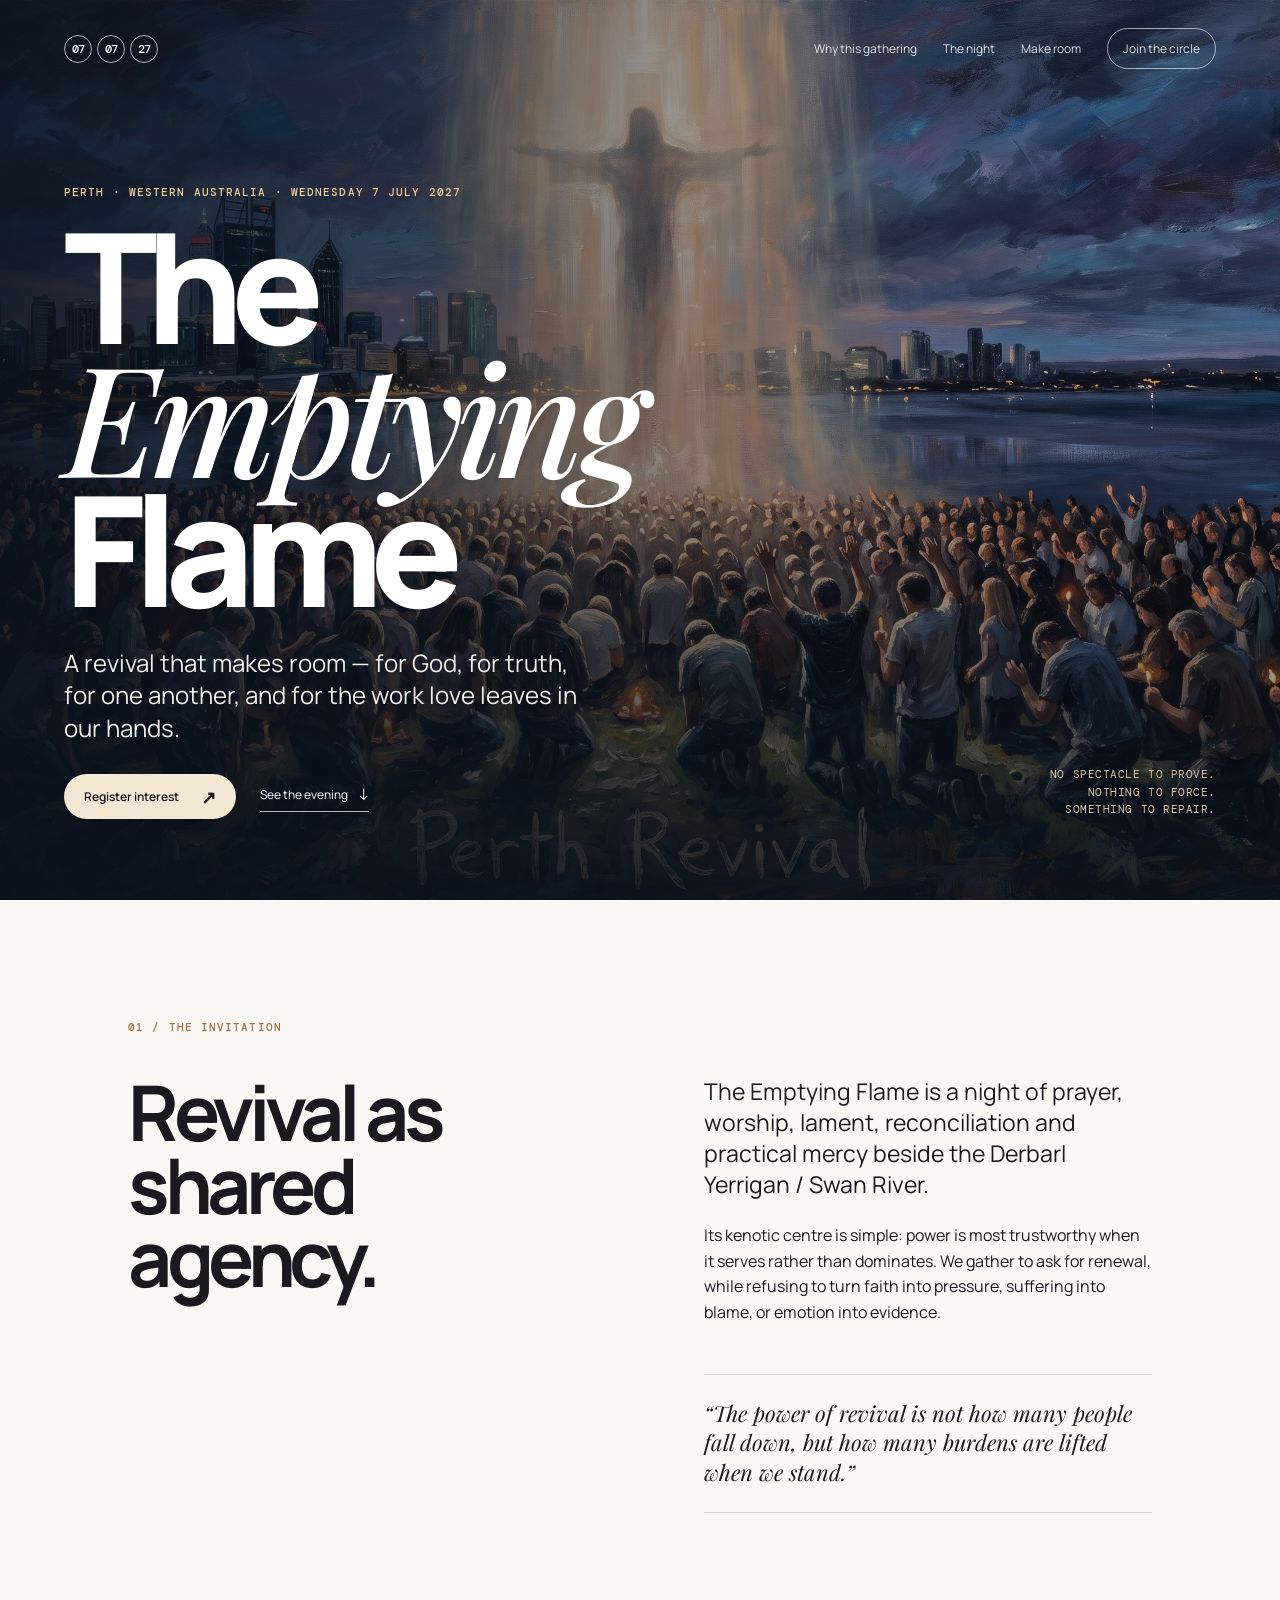
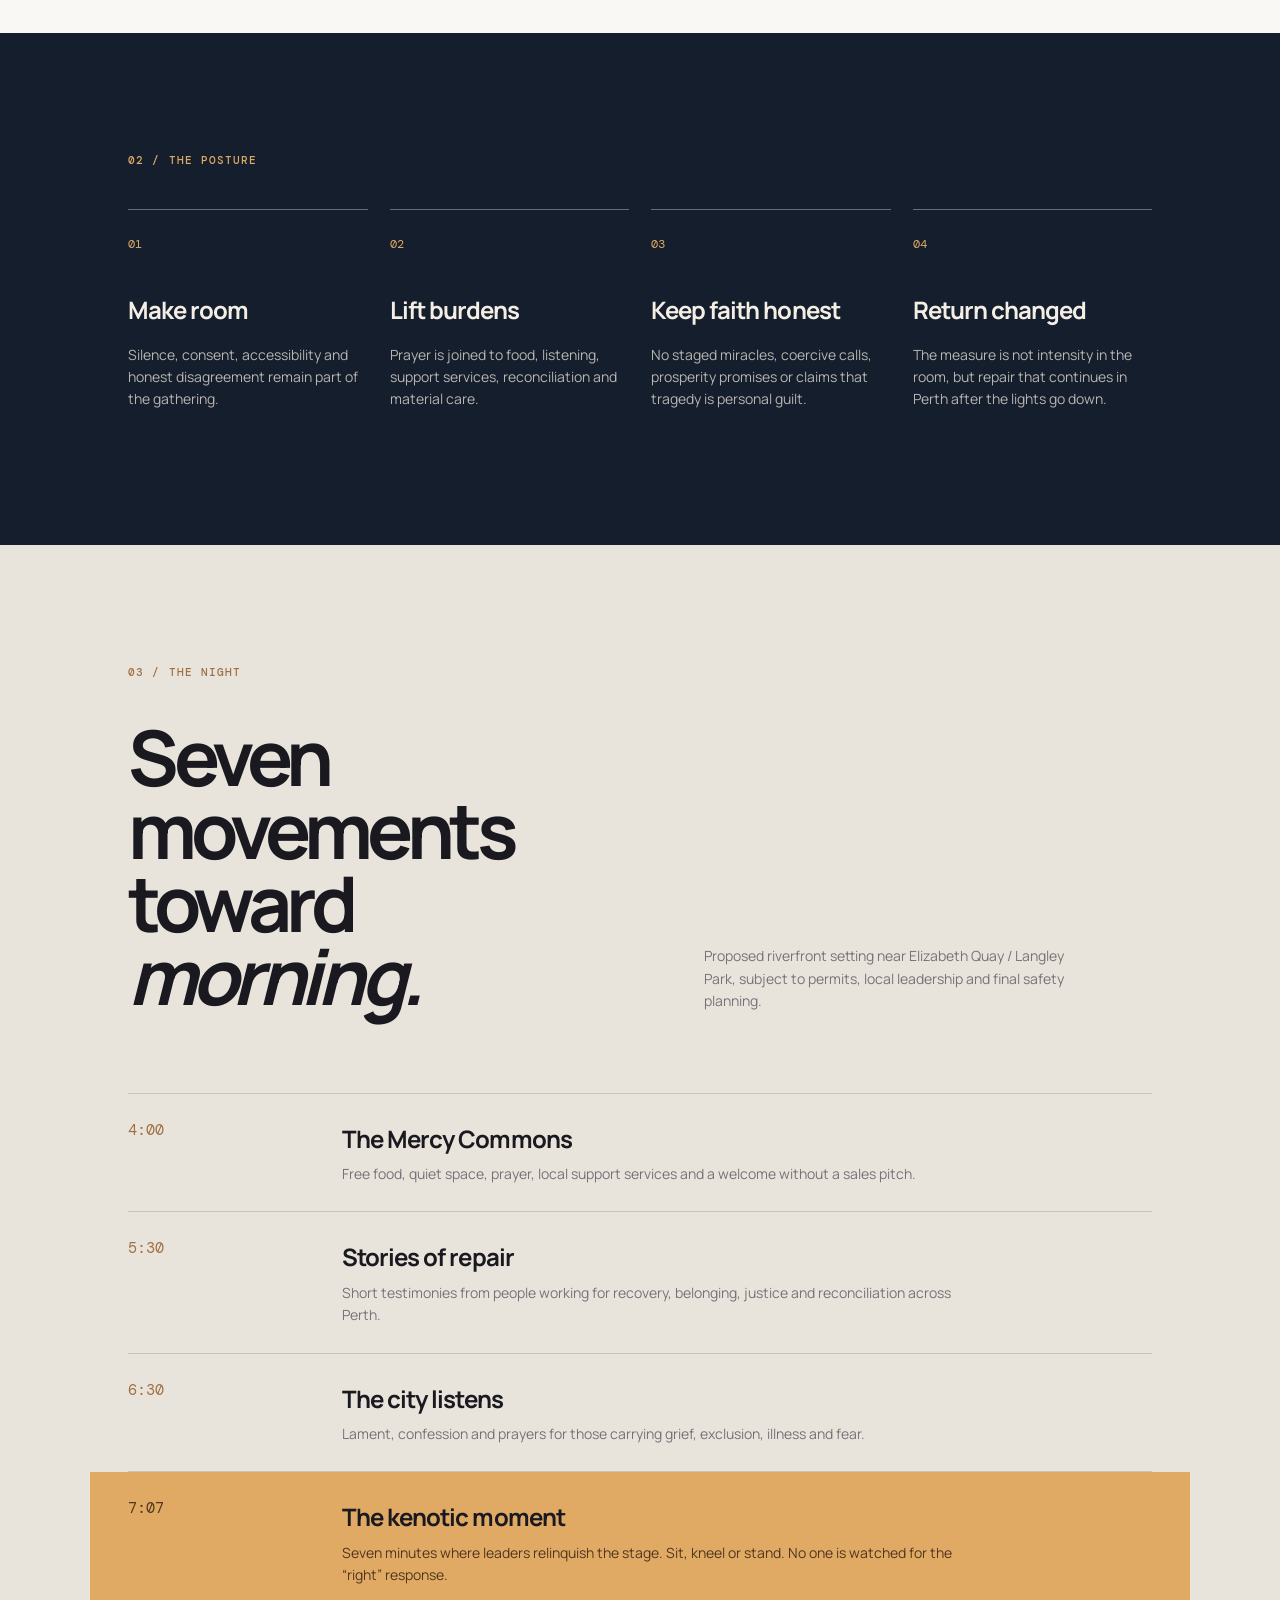
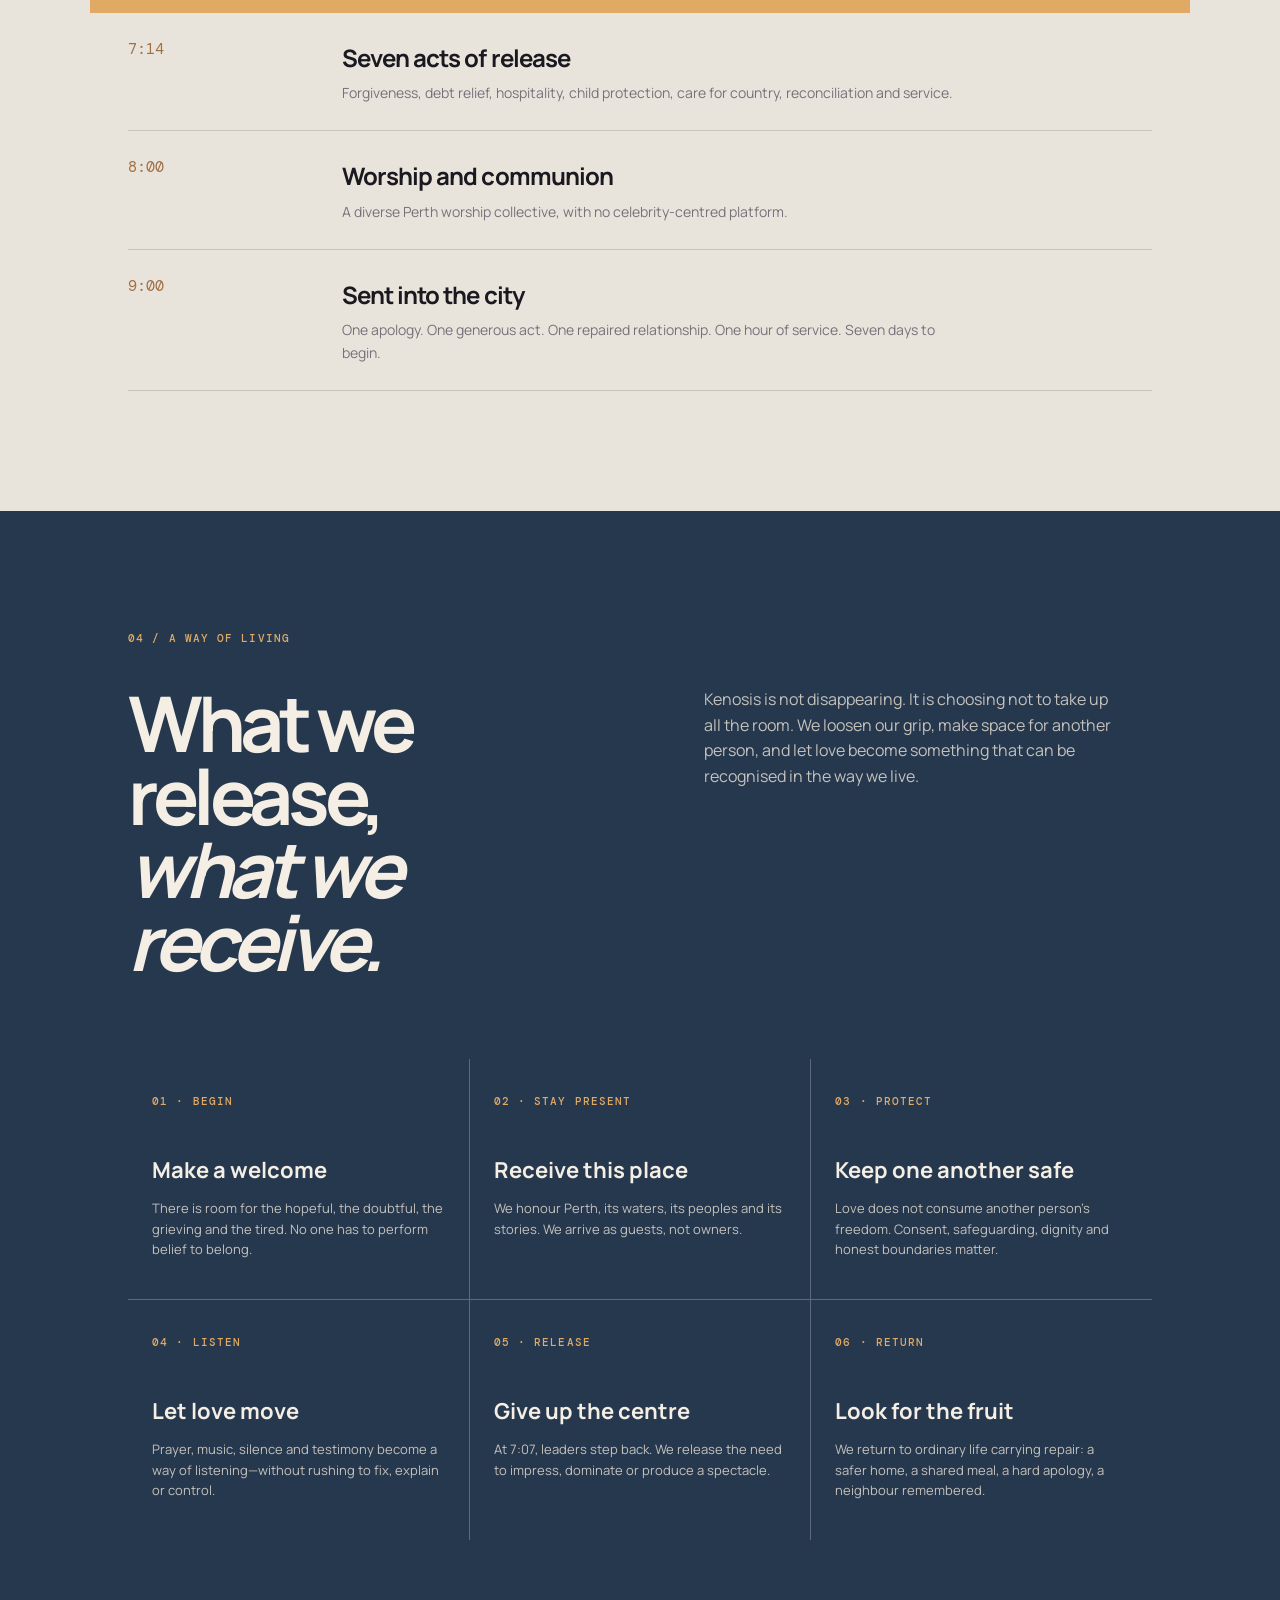
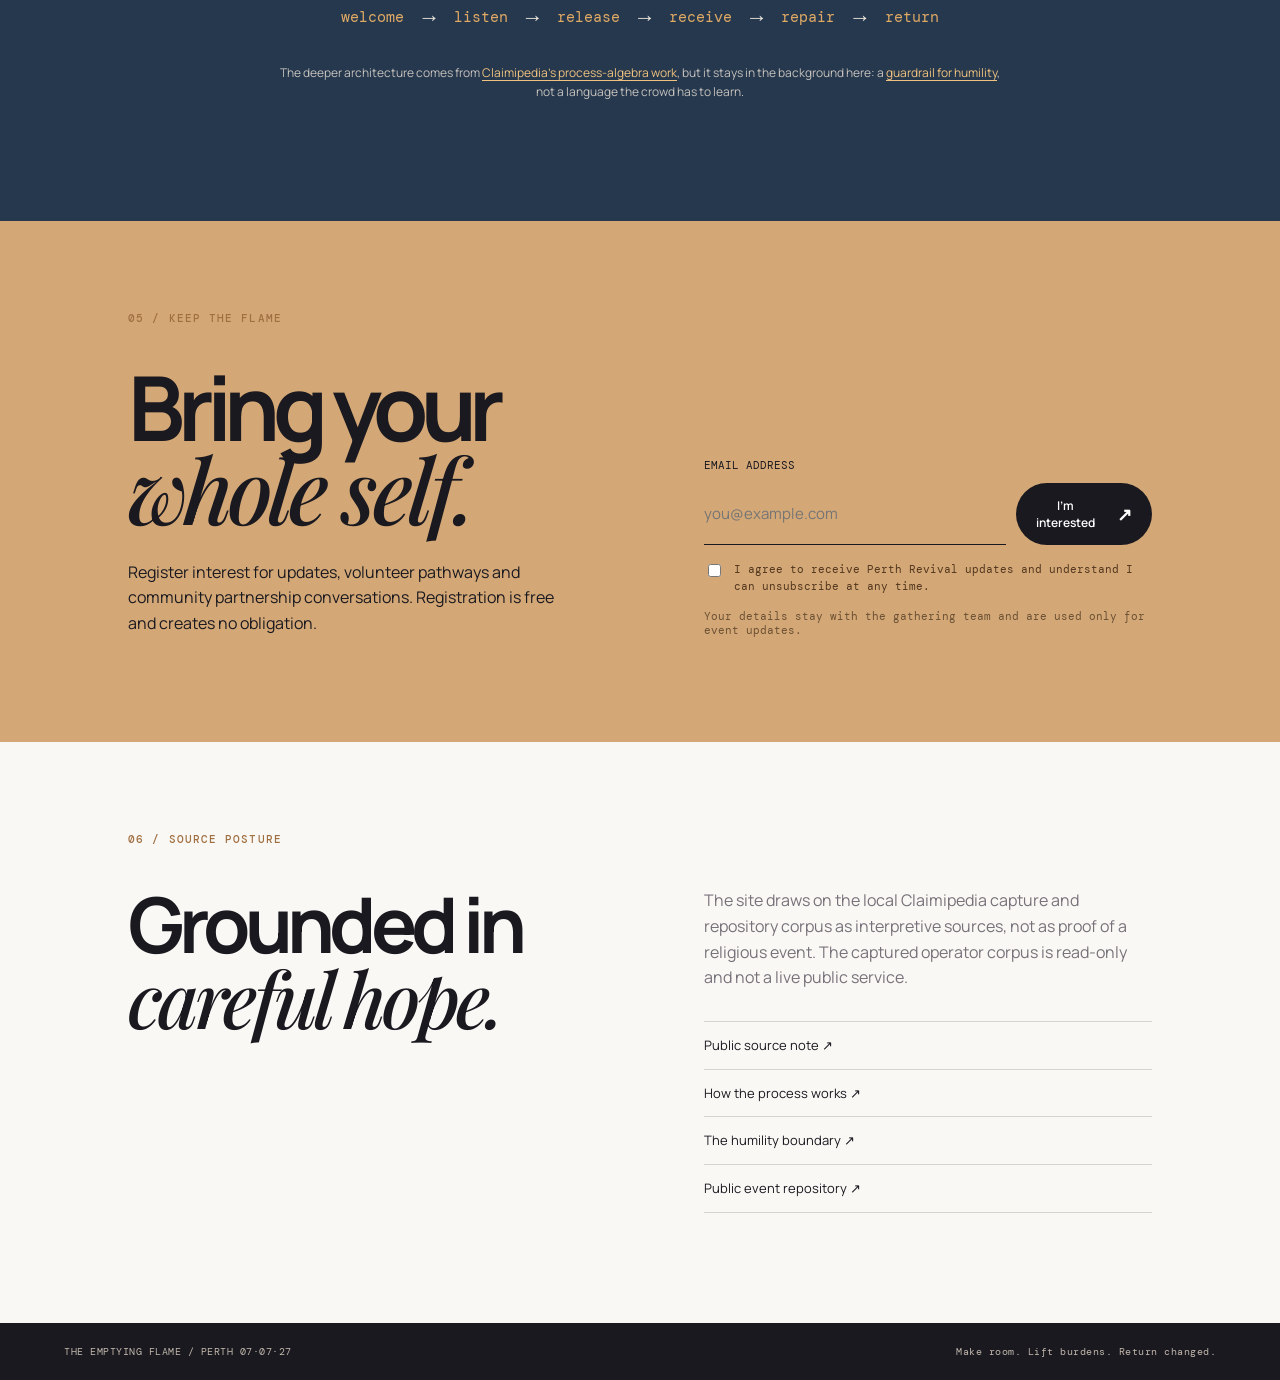
==== commit d70d581e: "Connect event interest form to signup Worker" ====
--- a/index.html
+++ b/index.html
@@ -90,7 +90,7 @@
     <section class="join section" id="join">
       <div class="join-card">
         <div><div class="section-kicker">05 / Keep the flame</div><h2>Bring your<br><em>whole self.</em></h2><p>Register interest for updates, volunteer pathways and community partnership conversations. Registration is free and creates no obligation.</p></div>
-        <form id="interest-form"><label for="email">Email address</label><div class="form-row"><input id="email" type="email" placeholder="you@example.com" required><button class="button button-dark" type="submit">I’m interested <span>↗</span></button></div><p class="form-note" id="form-note">A prototype form — connect it to your chosen signup provider before launch.</p></form>
+        <form id="interest-form"><label for="email">Email address</label><div class="form-row"><input id="email" type="email" placeholder="you@example.com" required><button class="button button-dark" type="submit">I’m interested <span>↗</span></button></div><label class="consent"><input id="consent" type="checkbox" required><span>I agree to receive Perth Revival updates and understand I can unsubscribe at any time.</span></label><p class="form-note" id="form-note">Your details stay with the gathering team and are used only for event updates.</p></form>
       </div>
     </section>
 
--- a/styles.css
+++ b/styles.css
@@ -7,3 +7,4 @@
 .algebra-footnote a{color:#f0c27f;text-decoration:underline;text-underline-offset:3px}
 .source-page{background:var(--paper)}.source-header{position:absolute}.source-hero{padding:180px 10vw 110px;background:var(--blue-deep);color:#f4eee4}.source-hero h1{font-size:clamp(58px,8vw,118px);line-height:.9;letter-spacing:-.08em;margin:0 0 28px}.source-hero h1 em,.source-copy h2 em{font-family:var(--serif);font-weight:500}.source-hero p{max-width:540px;color:#c5c1bc;font-size:19px}.source-copy{max-width:900px;margin:auto}.source-copy article{padding:50px 0;border-bottom:1px solid var(--line)}.source-copy article:last-child{border-bottom:0}.source-copy h2{font-size:clamp(40px,5vw,70px);line-height:.95;letter-spacing:-.07em;margin:0 0 25px}.source-copy p{max-width:650px;color:var(--muted);font-size:16px}.source-copy a{color:#8a5e34;text-decoration:underline;text-underline-offset:3px}
 @media(max-width:520px){.algebra-grid{grid-template-columns:1fr}.algebra-node{min-height:0}}
+ .consent{display:flex!important;gap:10px;align-items:flex-start;margin-top:16px;color:#51361e;font:11px/1.5 var(--mono)!important;text-transform:none!important}.consent input{margin-top:3px;accent-color:var(--ink)}.consent span{max-width:430px}
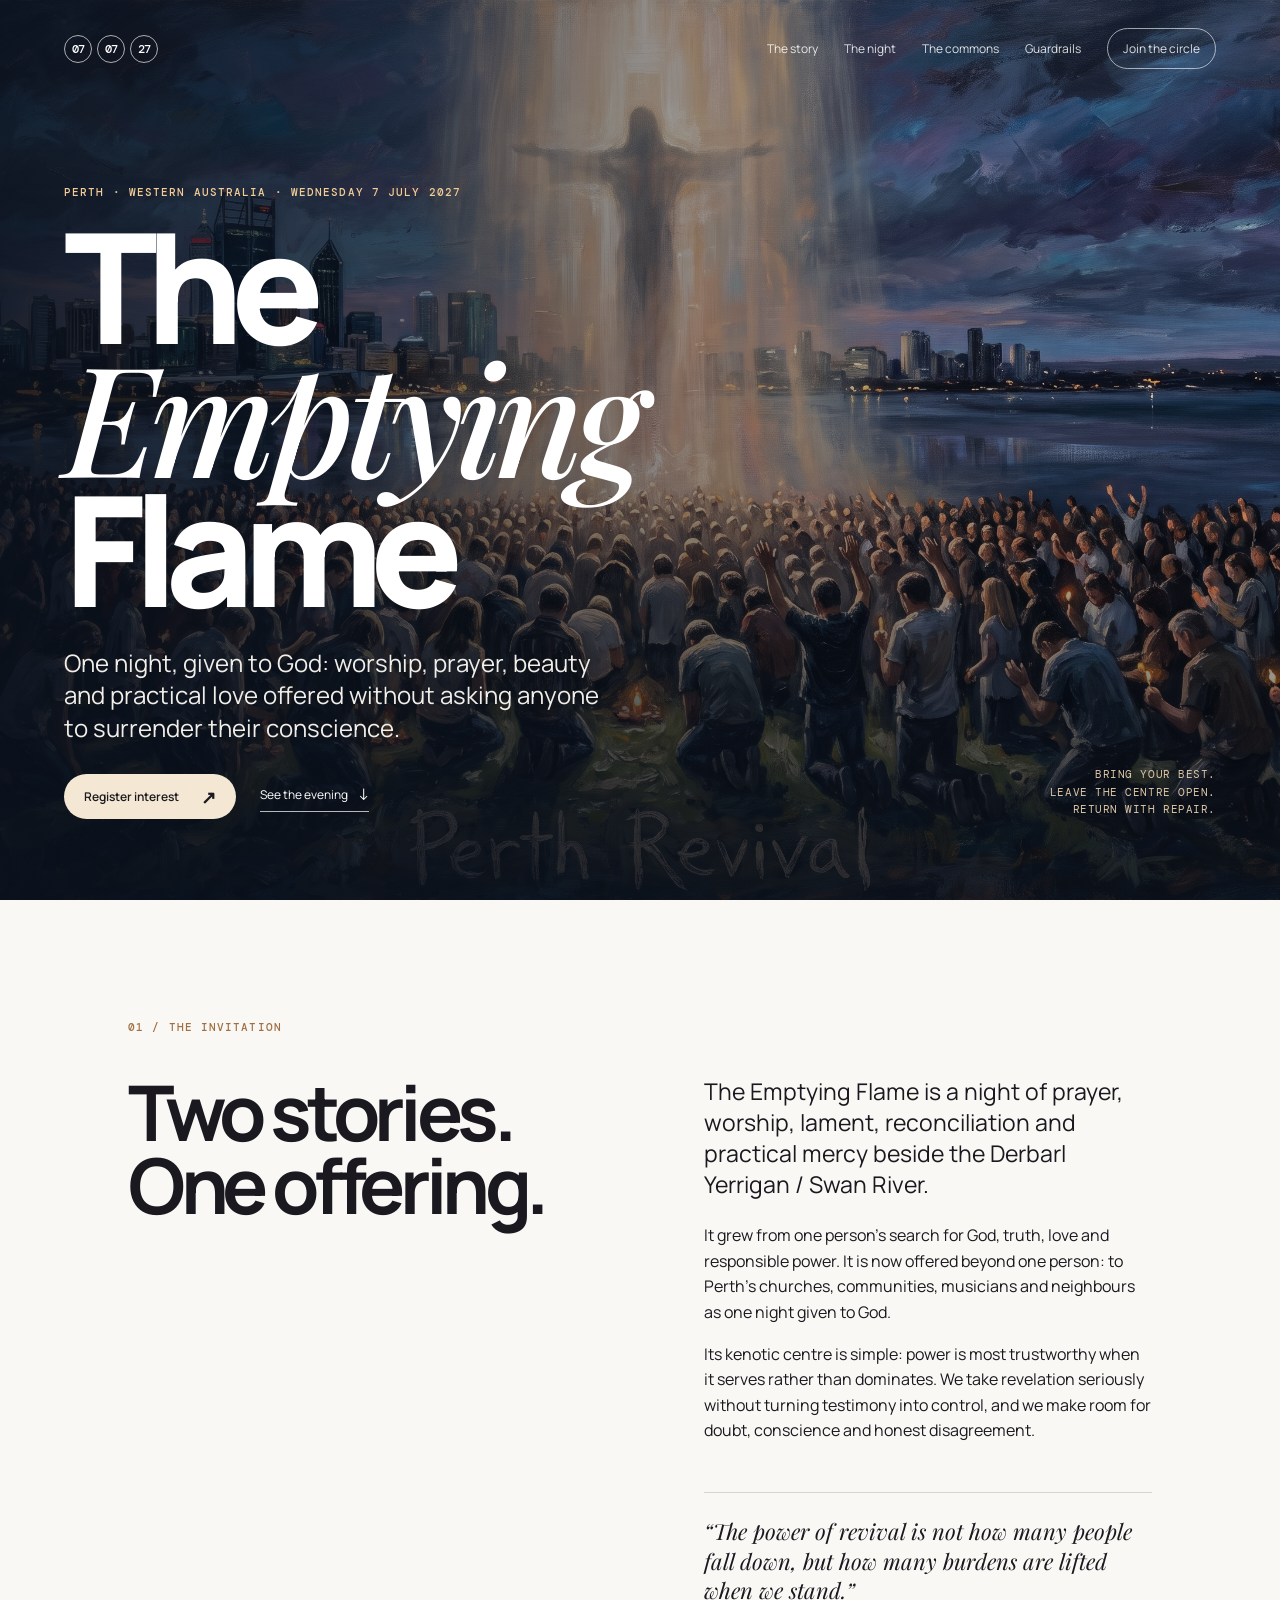
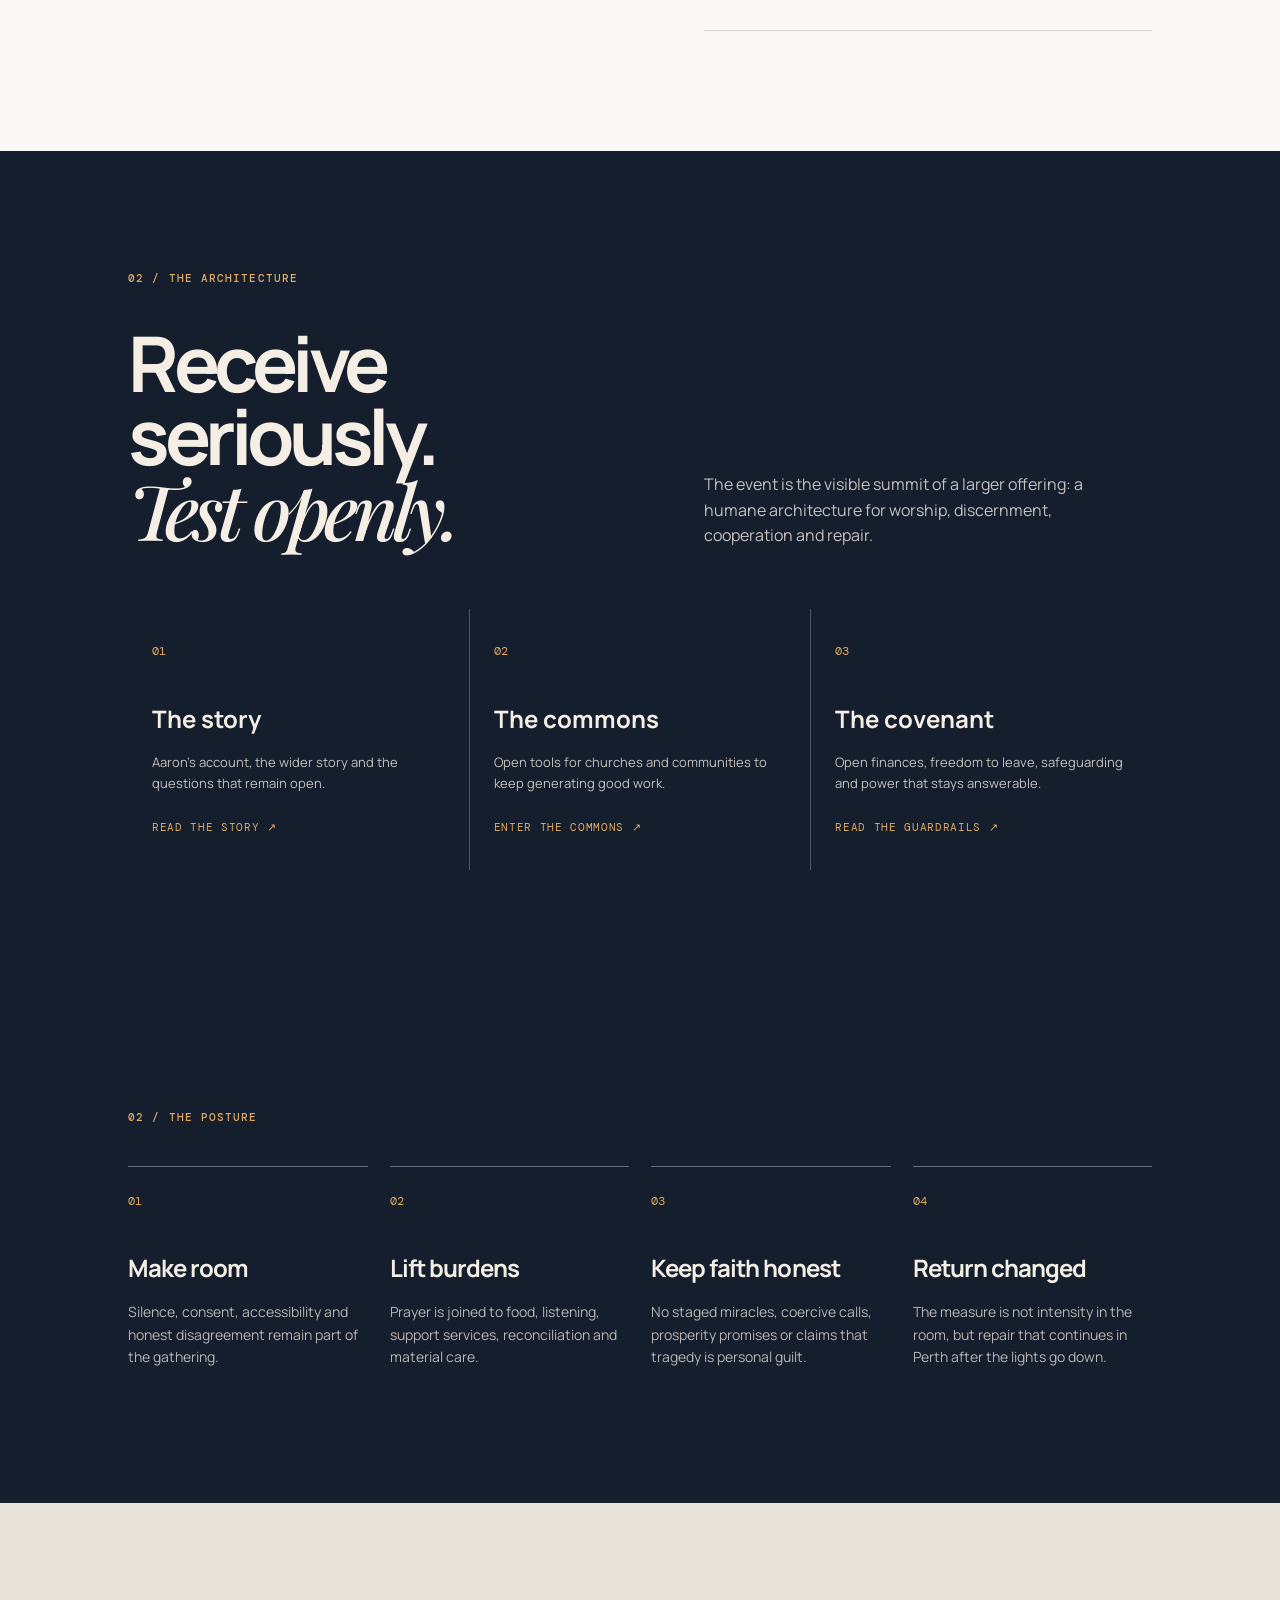
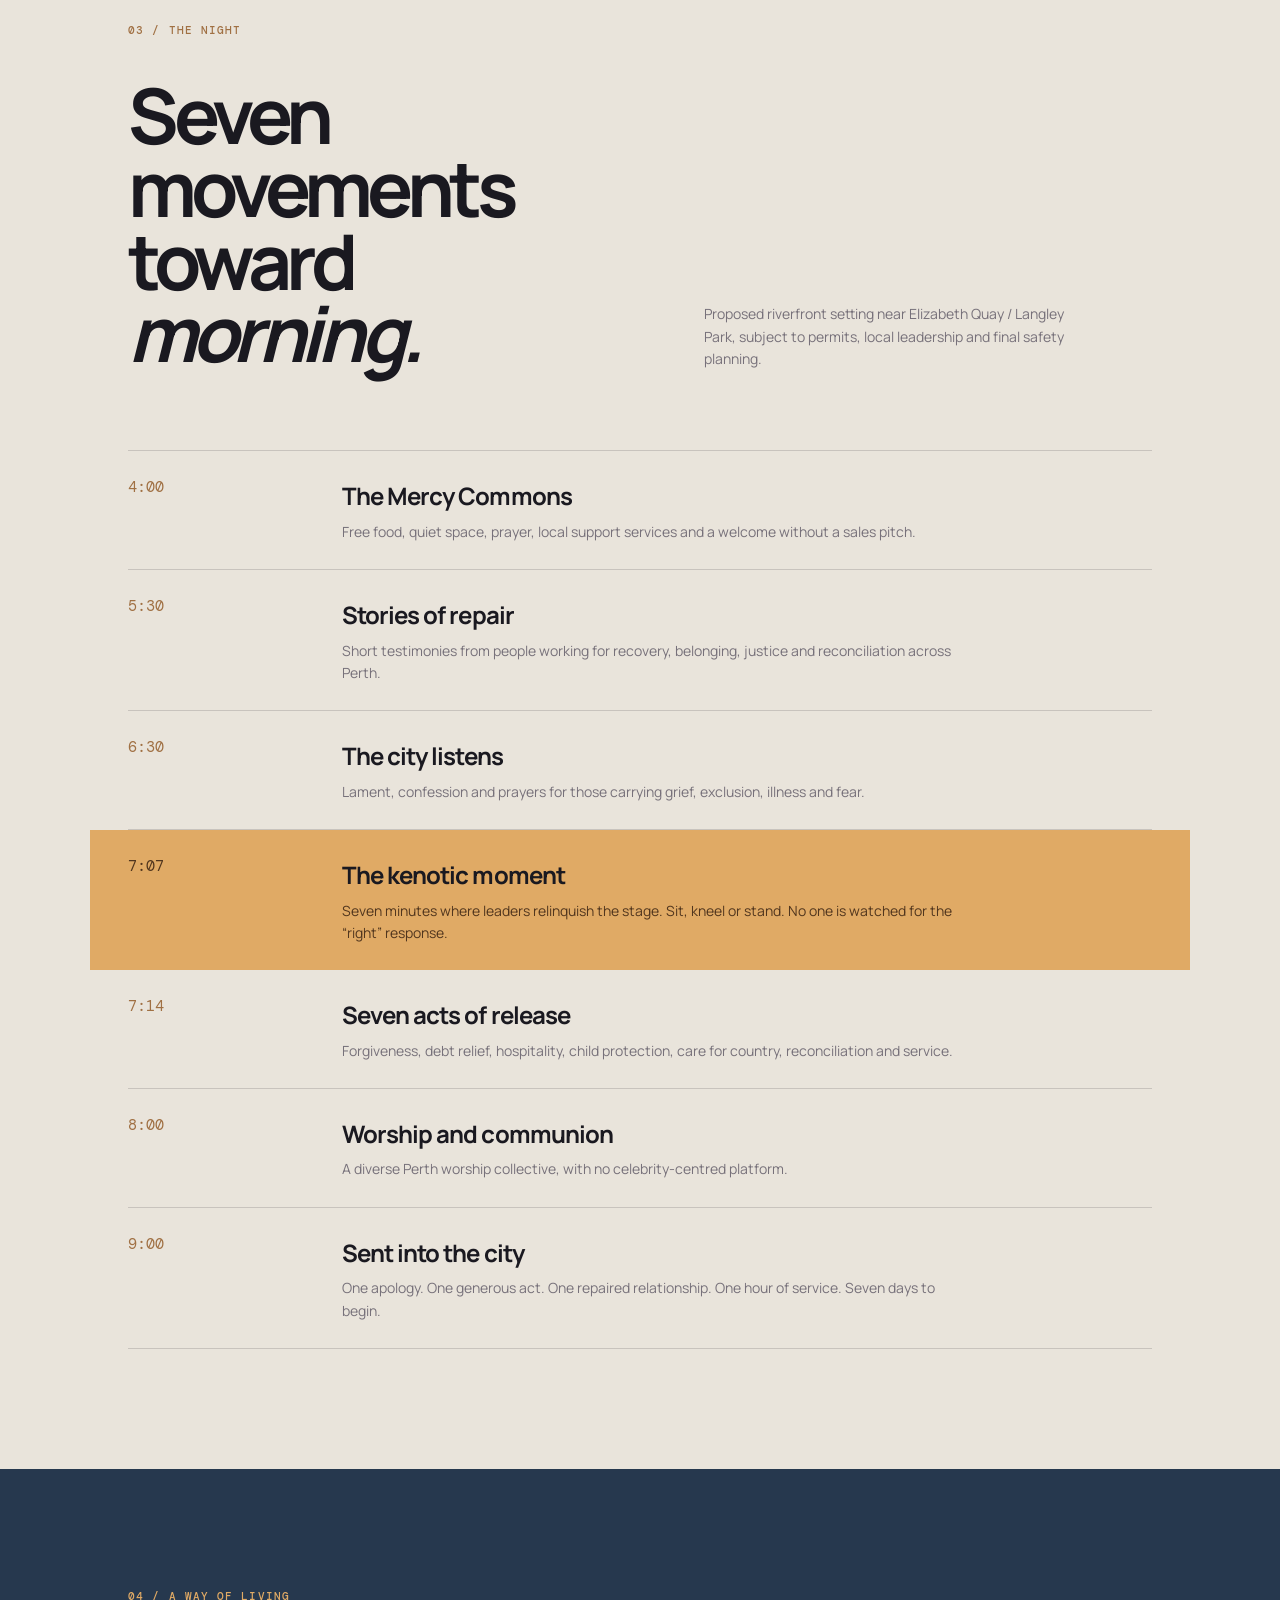
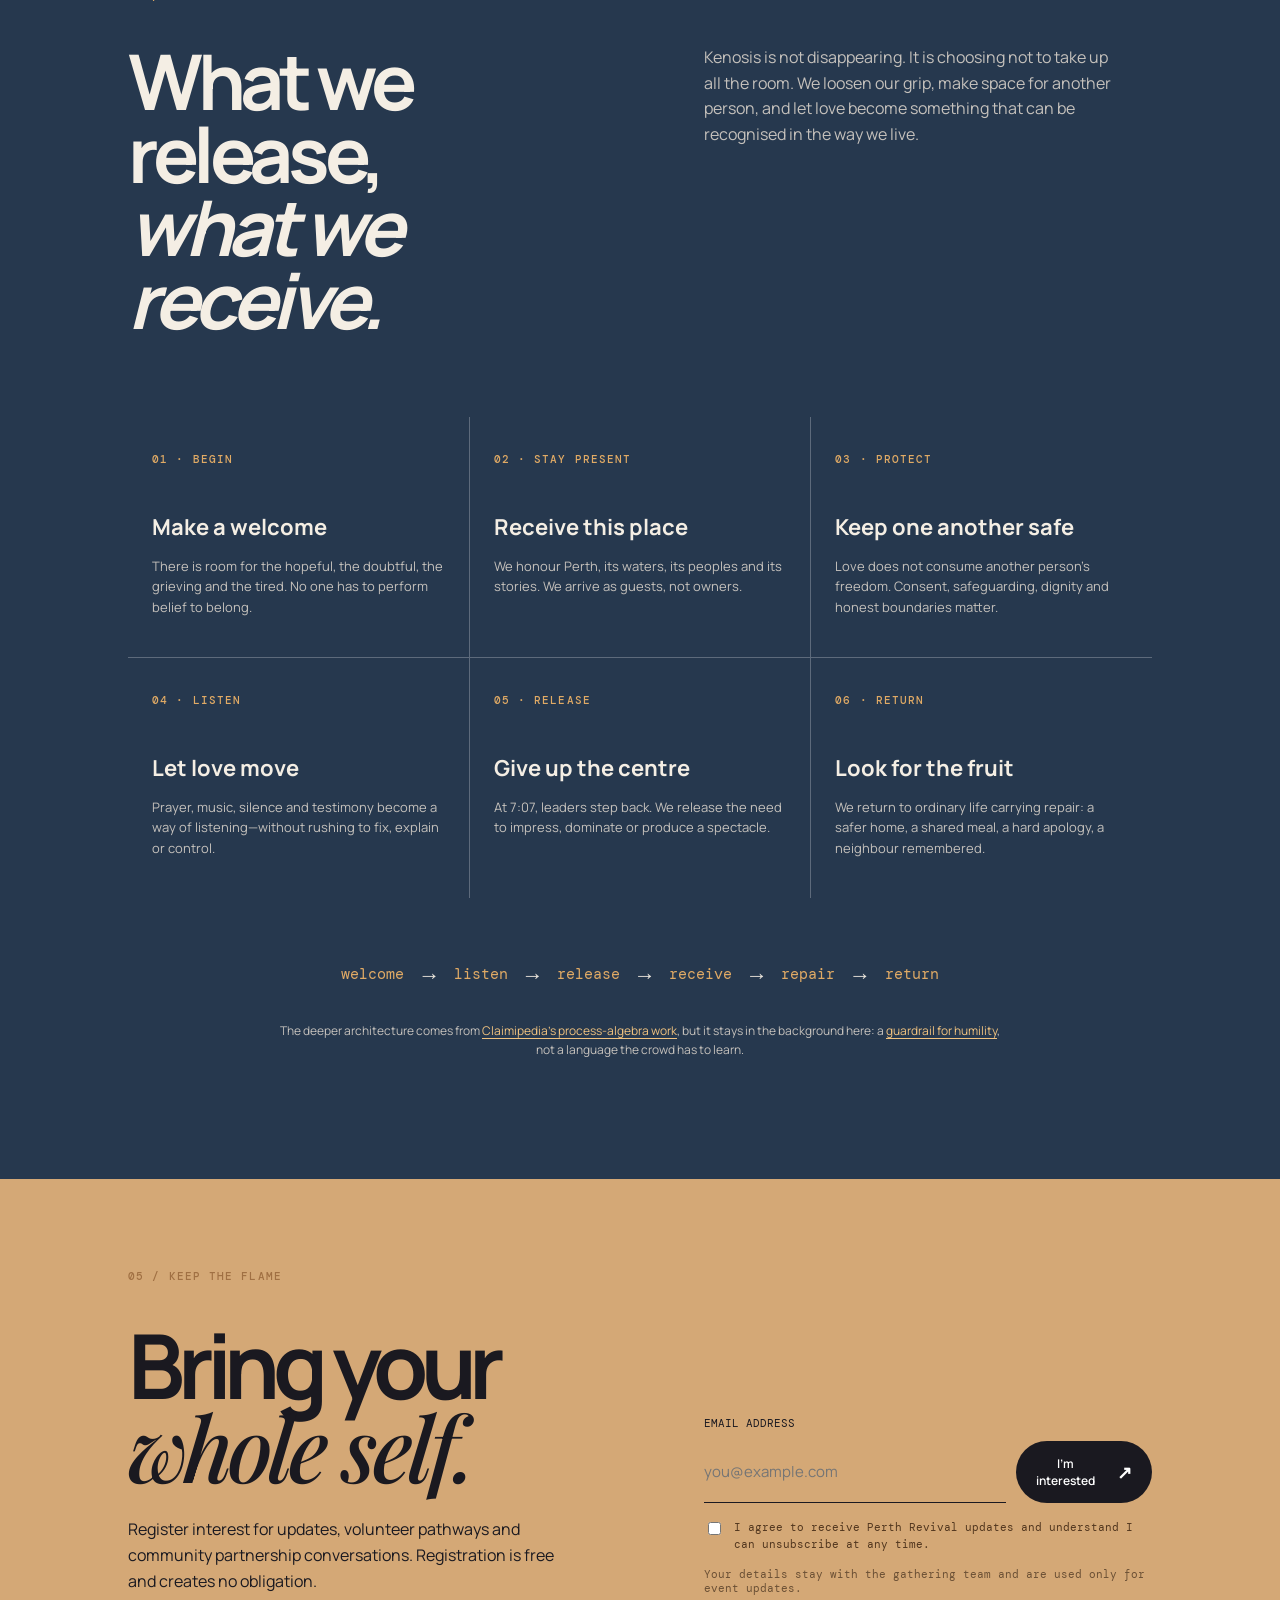
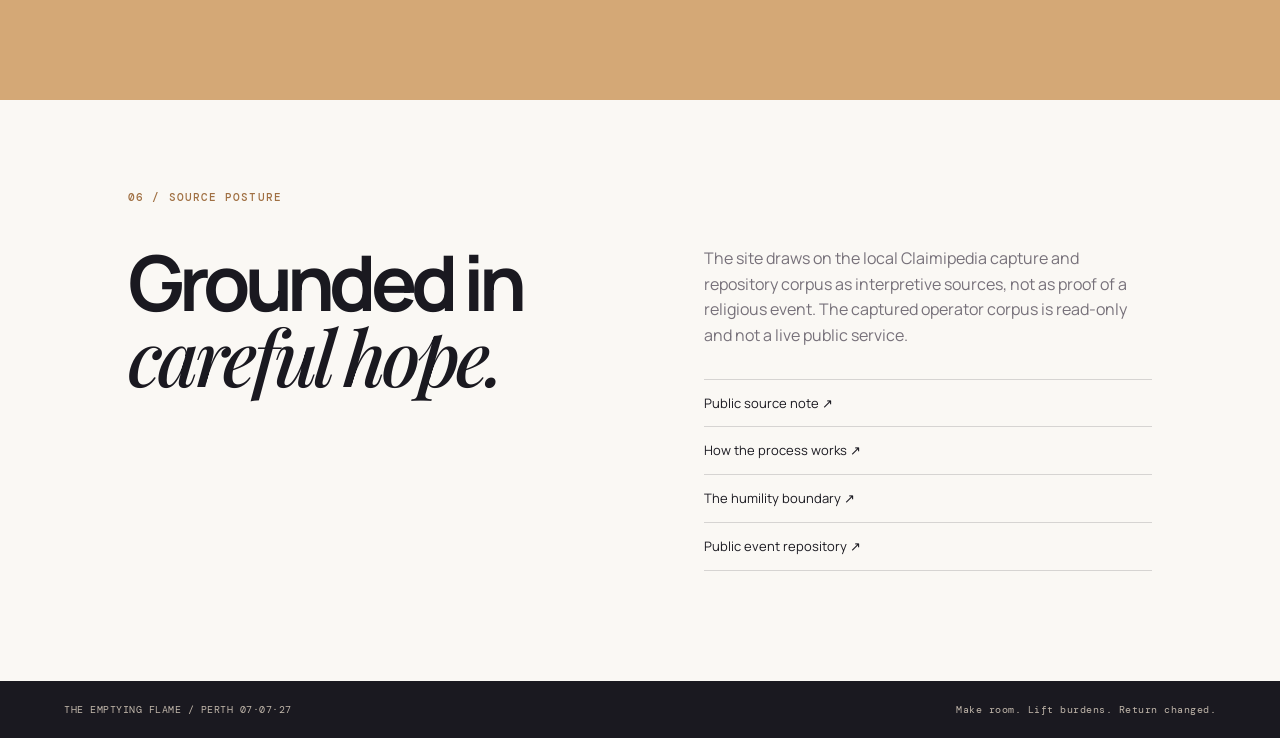
==== commit be4a9e88: "Expand site around the kenotic architecture" ====
--- a/index.html
+++ b/index.html
@@ -11,9 +11,10 @@
   <header class="site-header">
     <a class="wordmark" href="#top" aria-label="The Emptying Flame home"><span>07</span><span>07</span><span>27</span></a>
     <nav aria-label="Main navigation">
-      <a href="#why">Why this gathering</a>
+      <a href="story.html">The story</a>
       <a href="#flow">The night</a>
-      <a href="#algebra">Make room</a>
+      <a href="commons.html">The commons</a>
+      <a href="guardrails.html">Guardrails</a>
       <a class="nav-cta" href="#join">Join the circle</a>
     </nav>
   </header>
@@ -25,26 +26,37 @@
       <div class="hero-copy">
         <p class="eyebrow">Perth · Western Australia · Wednesday 7 July 2027</p>
         <h1 id="hero-title">The<br><em>Emptying</em><br>Flame</h1>
-        <p class="hero-lede">A revival that makes room — for God, for truth, for one another, and for the work love leaves in our hands.</p>
+        <p class="hero-lede">One night, given to God: worship, prayer, beauty and practical love offered without asking anyone to surrender their conscience.</p>
         <div class="hero-actions">
           <a class="button button-light" href="#join">Register interest <span>↗</span></a>
           <a class="text-link" href="#flow">See the evening <span>↓</span></a>
         </div>
       </div>
-      <div class="hero-note">No spectacle to prove.<br>Nothing to force.<br>Something to repair.</div>
+      <div class="hero-note">Bring your best.<br>Leave the centre open.<br>Return with repair.</div>
     </section>
 
     <section class="intro section" id="why">
       <div class="section-kicker">01 / The invitation</div>
       <div class="intro-grid">
         <div>
-          <h2>Revival as<br><span>shared agency.</span></h2>
+          <h2>Two stories.<br><span>One offering.</span></h2>
         </div>
         <div class="intro-body">
           <p class="lead">The Emptying Flame is a night of prayer, worship, lament, reconciliation and practical mercy beside the Derbarl Yerrigan / Swan River.</p>
-          <p>Its kenotic centre is simple: power is most trustworthy when it serves rather than dominates. We gather to ask for renewal, while refusing to turn faith into pressure, suffering into blame, or emotion into evidence.</p>
+          <p>It grew from one person’s search for God, truth, love and responsible power. It is now offered beyond one person: to Perth’s churches, communities, musicians and neighbours as one night given to God.</p>
+          <p>Its kenotic centre is simple: power is most trustworthy when it serves rather than dominates. We take revelation seriously without turning testimony into control, and we make room for doubt, conscience and honest disagreement.</p>
           <div class="pull-quote">“The power of revival is not how many people fall down, but how many burdens are lifted when we stand.”</div>
         </div>
+      </div>
+    </section>
+
+    <section class="architecture section section-dark" id="architecture">
+      <div class="section-kicker">02 / The architecture</div>
+      <div class="architecture-heading"><h2>Receive seriously.<br><em>Test openly.</em></h2><p>The event is the visible summit of a larger offering: a humane architecture for worship, discernment, cooperation and repair.</p></div>
+      <div class="architecture-grid">
+        <a href="story.html"><span>01</span><h3>The story</h3><p>Aaron’s account, the wider story and the questions that remain open.</p><b>Read the story ↗</b></a>
+        <a href="commons.html"><span>02</span><h3>The commons</h3><p>Open tools for churches and communities to keep generating good work.</p><b>Enter the commons ↗</b></a>
+        <a href="guardrails.html"><span>03</span><h3>The covenant</h3><p>Open finances, freedom to leave, safeguarding and power that stays answerable.</p><b>Read the guardrails ↗</b></a>
       </div>
     </section>
 
--- a/styles.css
+++ b/styles.css
@@ -6,5 +6,7 @@
 .algebra-footnote{max-width:720px;margin:32px auto 0;text-align:center;color:#c5c1bc;font-size:12px}
 .algebra-footnote a{color:#f0c27f;text-decoration:underline;text-underline-offset:3px}
 .source-page{background:var(--paper)}.source-header{position:absolute}.source-hero{padding:180px 10vw 110px;background:var(--blue-deep);color:#f4eee4}.source-hero h1{font-size:clamp(58px,8vw,118px);line-height:.9;letter-spacing:-.08em;margin:0 0 28px}.source-hero h1 em,.source-copy h2 em{font-family:var(--serif);font-weight:500}.source-hero p{max-width:540px;color:#c5c1bc;font-size:19px}.source-copy{max-width:900px;margin:auto}.source-copy article{padding:50px 0;border-bottom:1px solid var(--line)}.source-copy article:last-child{border-bottom:0}.source-copy h2{font-size:clamp(40px,5vw,70px);line-height:.95;letter-spacing:-.07em;margin:0 0 25px}.source-copy p{max-width:650px;color:var(--muted);font-size:16px}.source-copy a{color:#8a5e34;text-decoration:underline;text-underline-offset:3px}
+.architecture-heading{display:grid;grid-template-columns:1fr 1fr;gap:10vw;align-items:end;margin-bottom:60px}.architecture-heading h2{font-size:clamp(48px,6vw,88px);line-height:.95;letter-spacing:-.07em;margin:0}.architecture-heading h2 em{font-family:var(--serif);font-weight:500}.architecture-heading p{max-width:420px;color:#c5c1bc;margin:0}.architecture-grid{display:grid;grid-template-columns:repeat(3,1fr);gap:1px;background:rgba(255,255,255,.25)}.architecture-grid a{background:var(--blue-deep);padding:28px 24px 32px;text-decoration:none;min-height:230px}.architecture-grid a:hover{background:#1b2a40}.architecture-grid span{font:12px var(--mono);color:var(--gold)}.architecture-grid h3{font-size:24px;margin:38px 0 10px}.architecture-grid p{color:#c5c1bc;font-size:13px;min-height:48px}.architecture-grid b{font:11px var(--mono);color:var(--gold);text-transform:uppercase;letter-spacing:.06em}.commons-list{border-top:1px solid var(--line);margin-top:32px}.commons-list div{display:grid;grid-template-columns:150px 1fr;gap:20px;padding:16px 0;border-bottom:1px solid var(--line)}.commons-list b{font-size:15px}.commons-list span{color:var(--muted);font-size:14px}
 @media(max-width:520px){.algebra-grid{grid-template-columns:1fr}.algebra-node{min-height:0}}
  .consent{display:flex!important;gap:10px;align-items:flex-start;margin-top:16px;color:#51361e;font:11px/1.5 var(--mono)!important;text-transform:none!important}.consent input{margin-top:3px;accent-color:var(--ink)}.consent span{max-width:430px}
+@media(max-width:800px){.architecture-heading{grid-template-columns:1fr;gap:38px}.architecture-grid{grid-template-columns:1fr}.architecture-grid a{min-height:0}.commons-list div{grid-template-columns:1fr;gap:4px}}
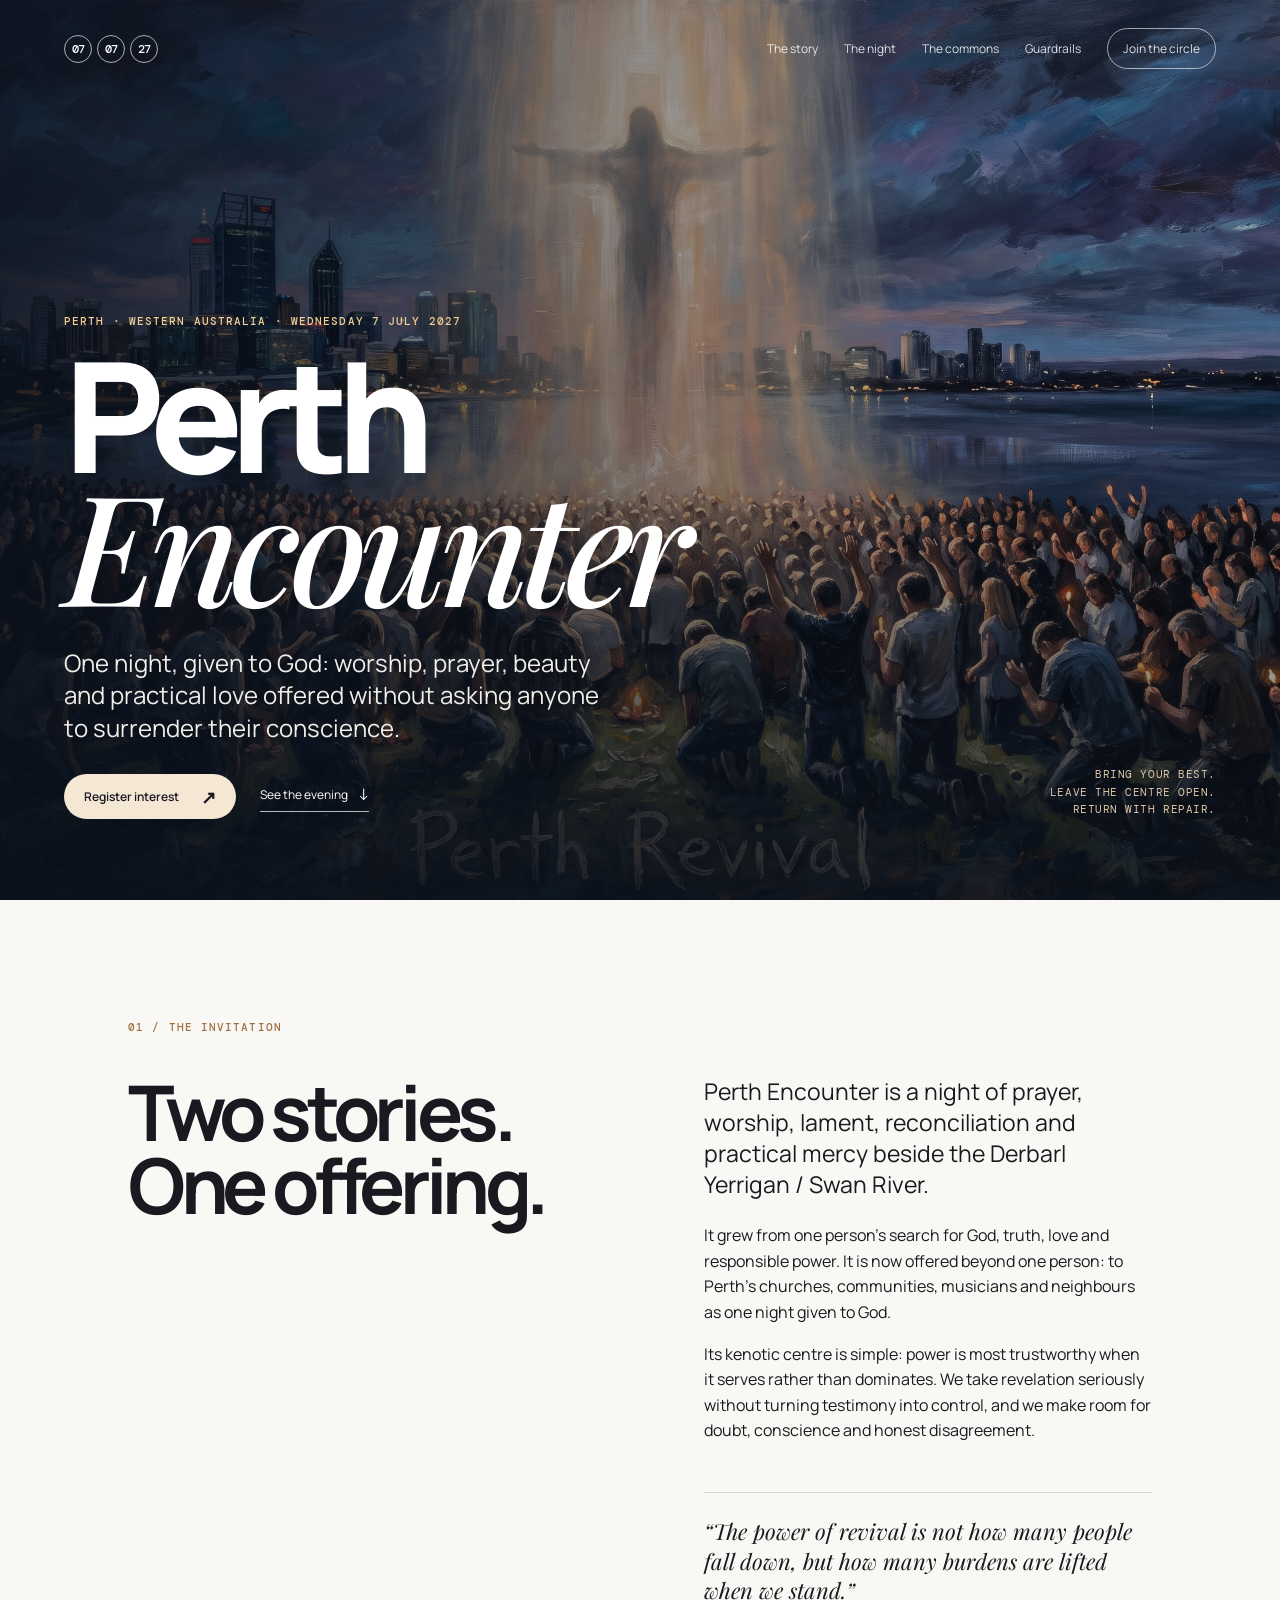
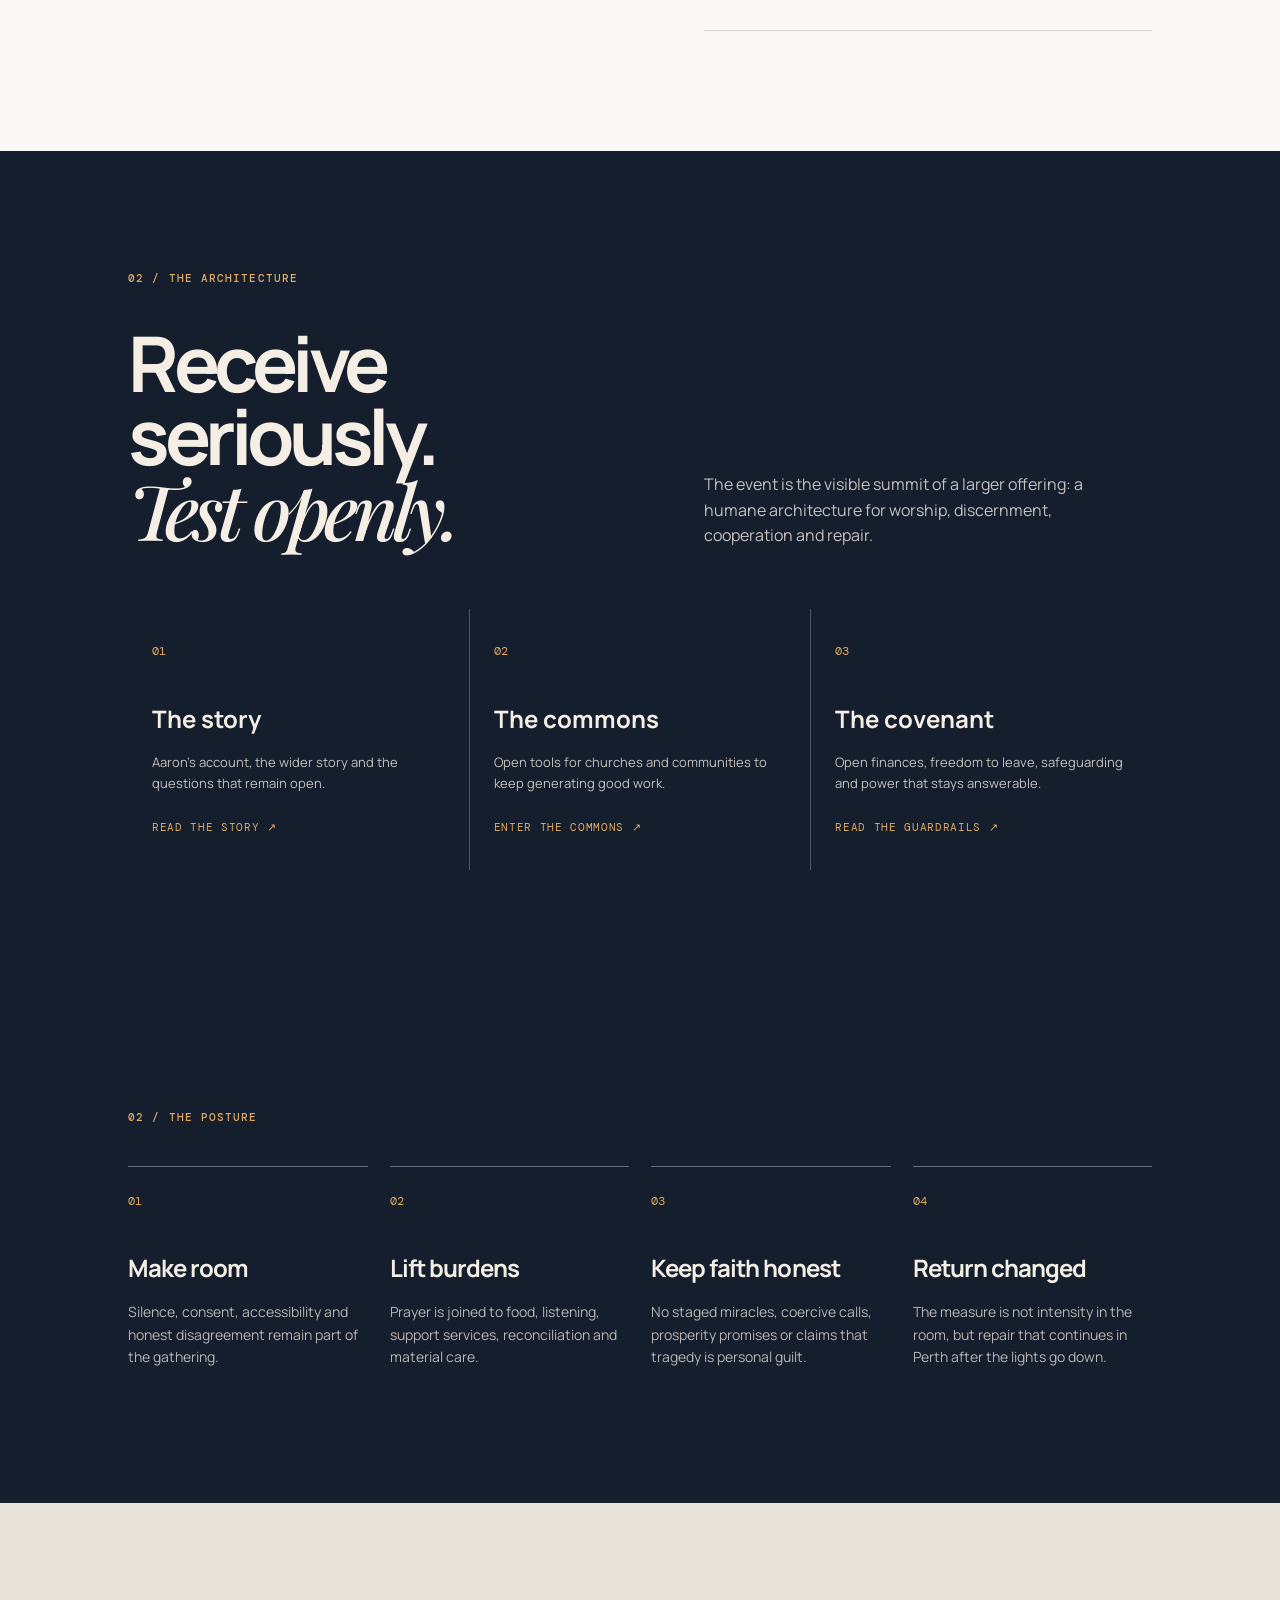
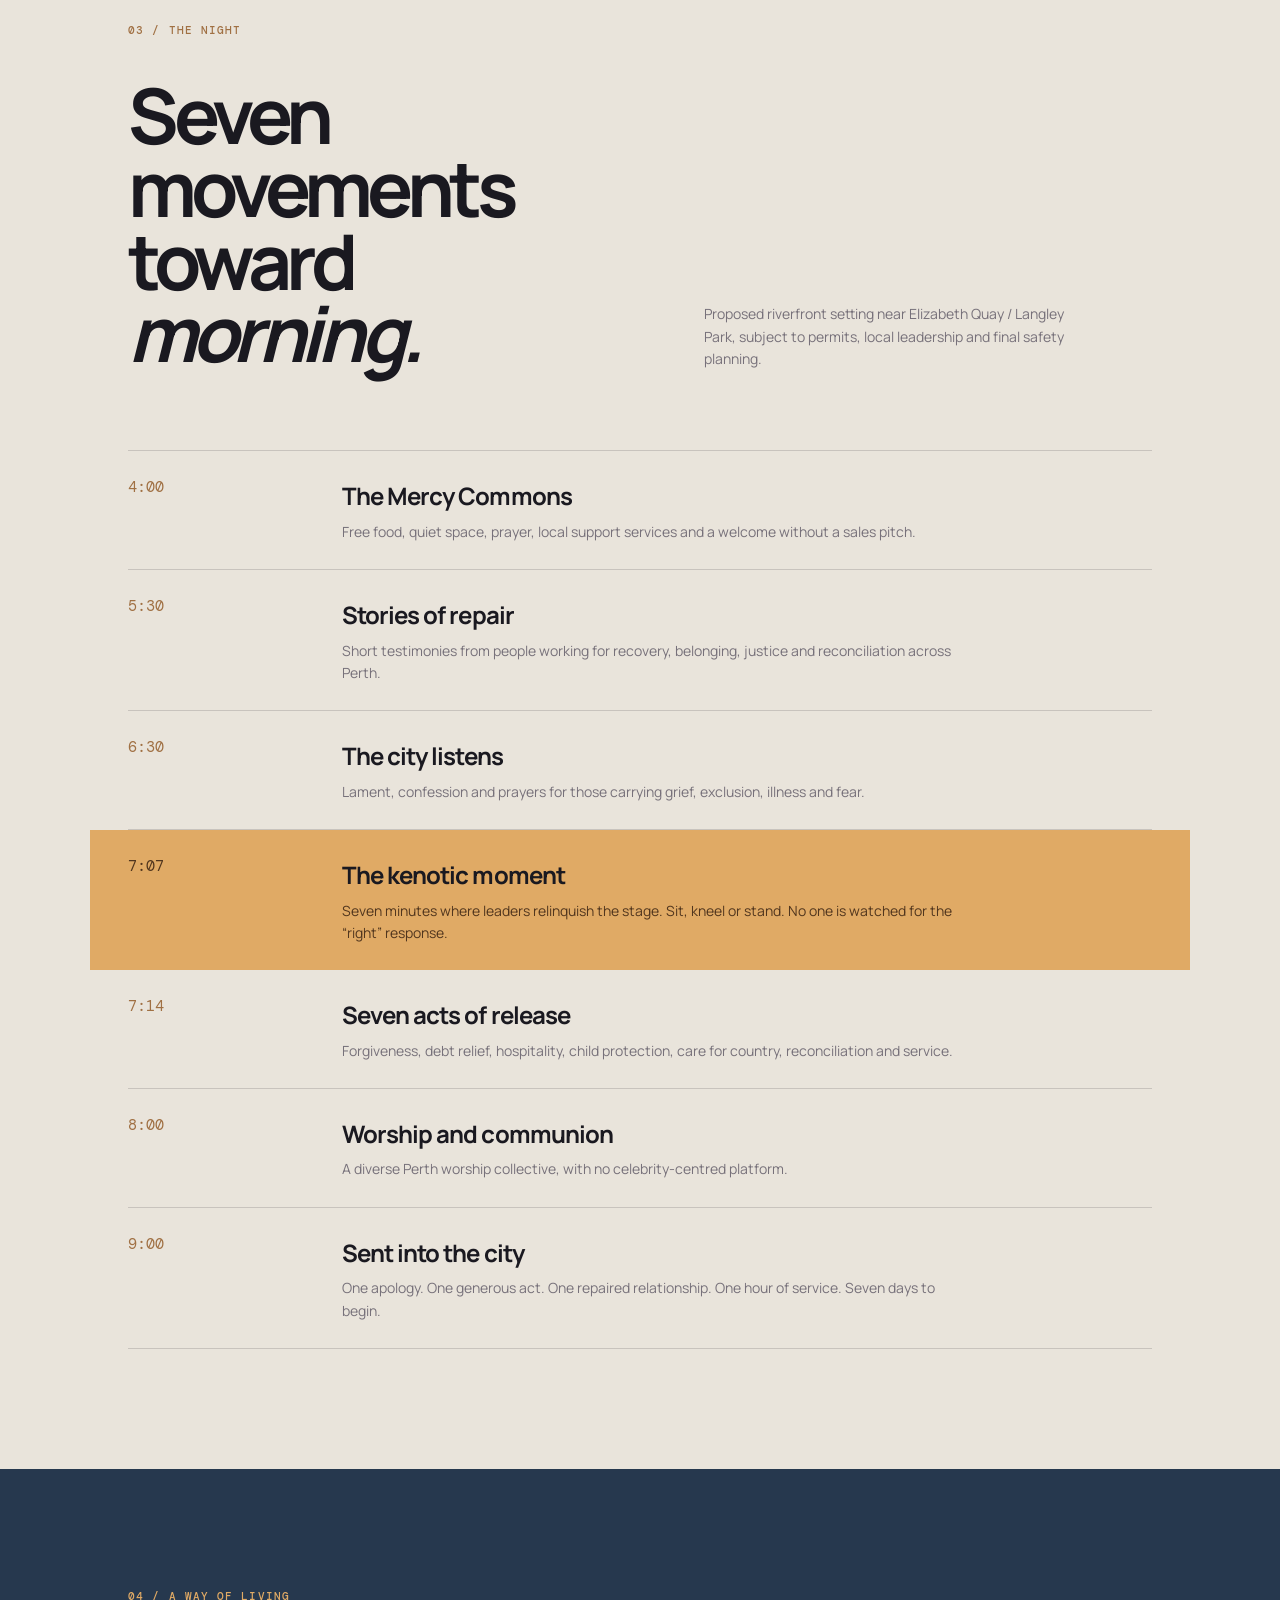
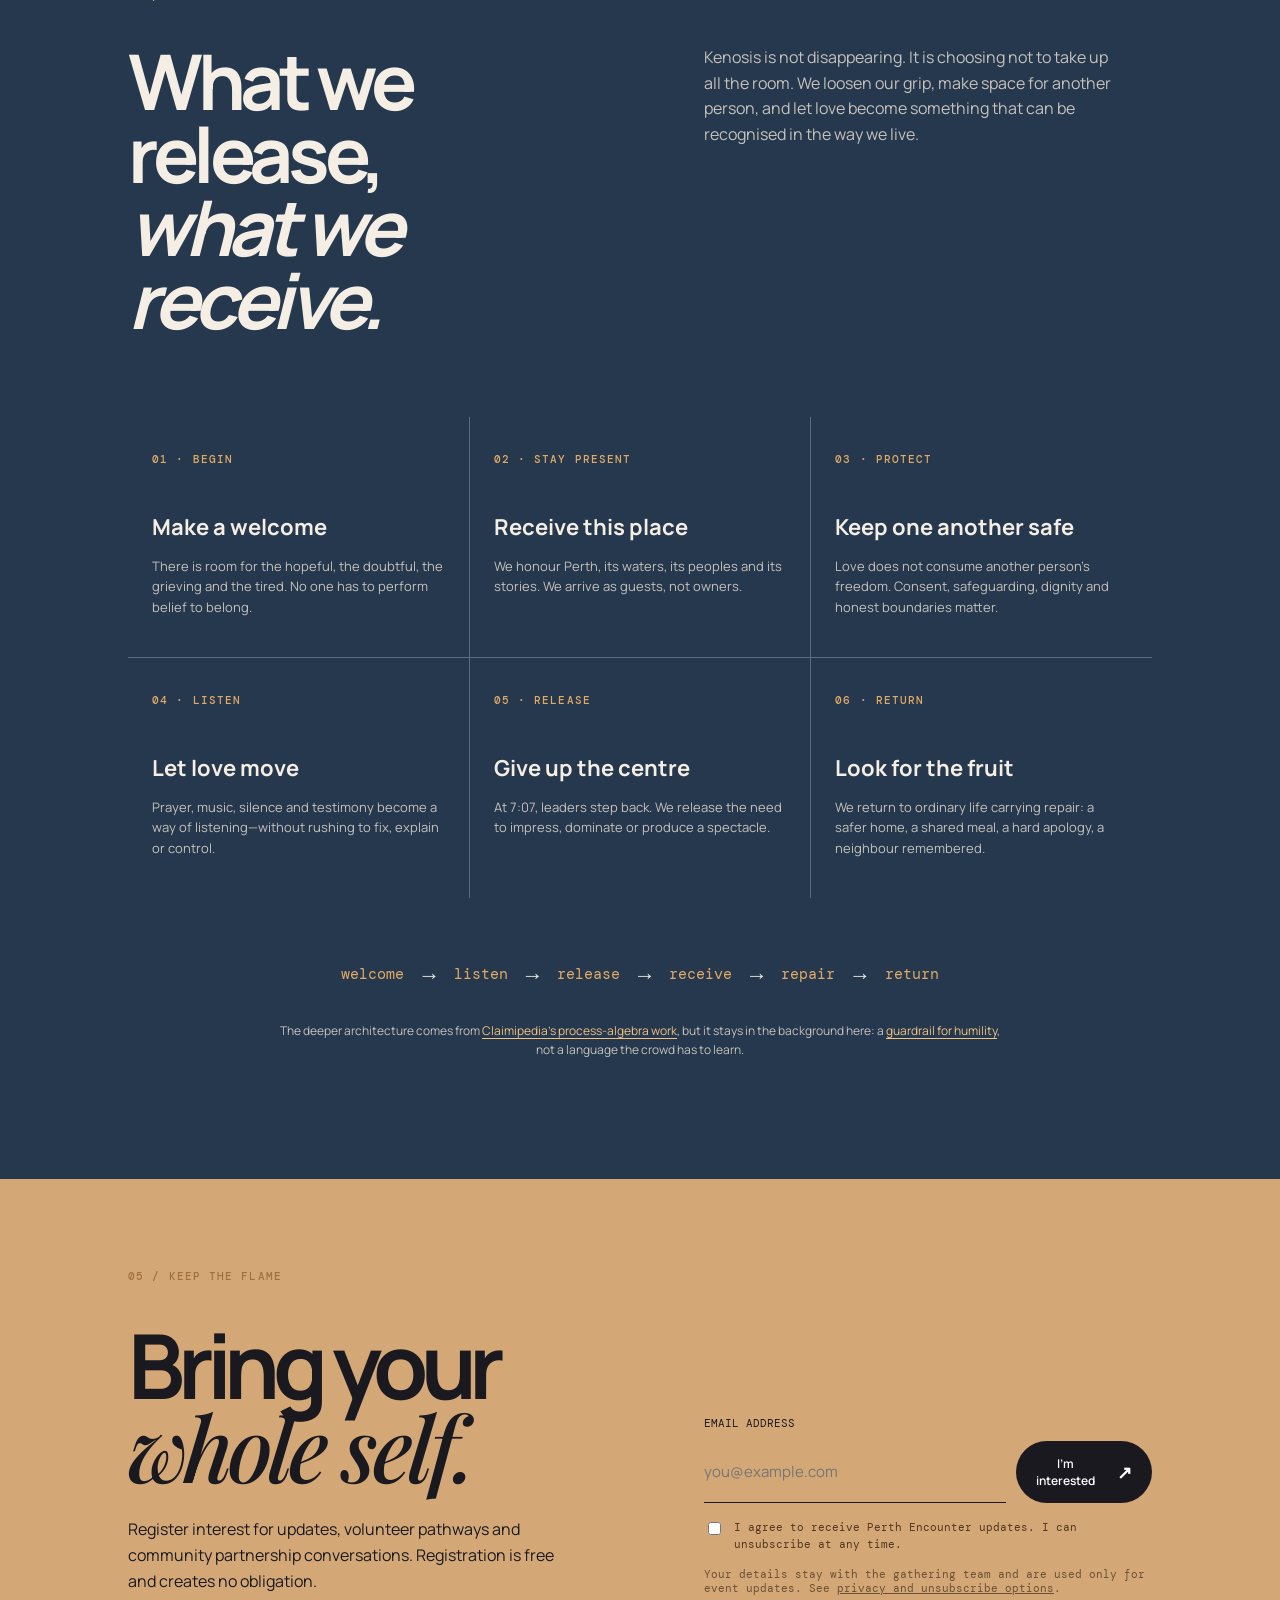
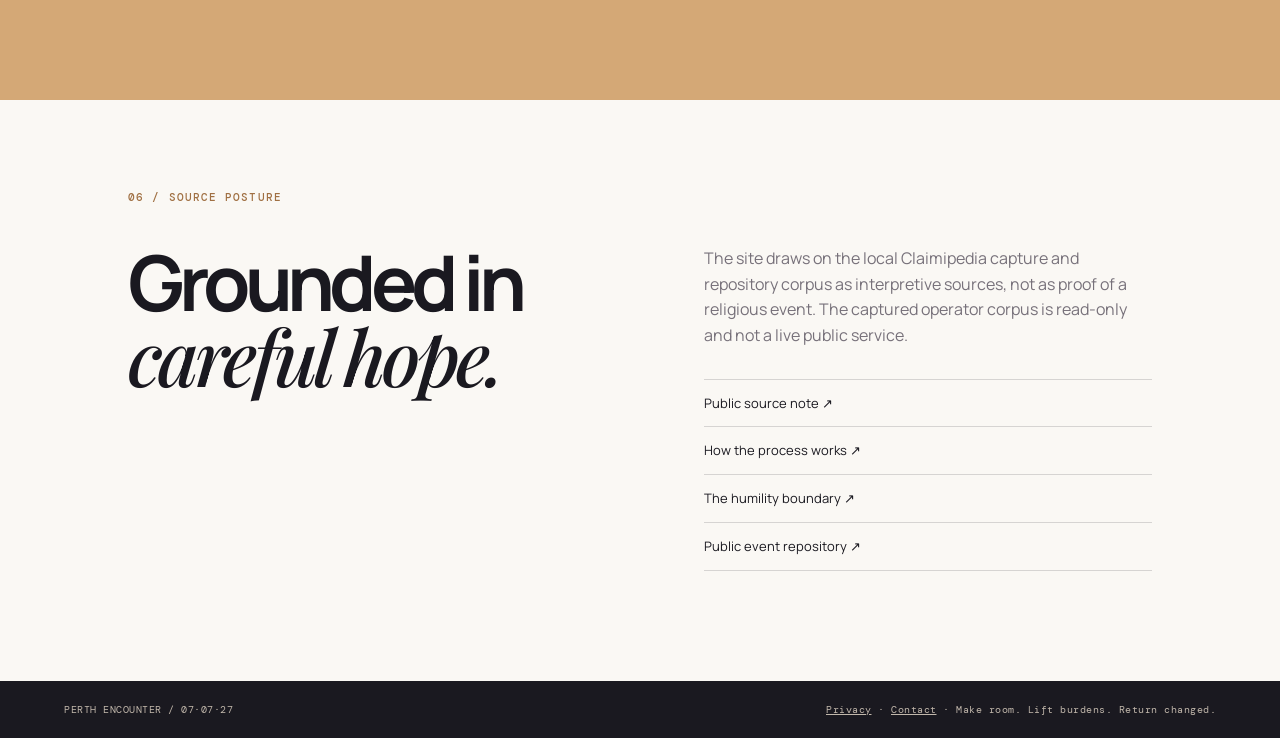
==== commit b7b10924: "Complete Perth Encounter website" ====
--- a/index.html
+++ b/index.html
@@ -3,14 +3,15 @@
 <head>
   <meta charset="utf-8">
   <meta name="viewport" content="width=device-width, initial-scale=1">
-  <meta name="description" content="The Emptying Flame — a kenotic Perth revival gathering on Wednesday 7 July 2027.">
-  <title>The Emptying Flame — Perth Revival 7/7/27</title>
+  <meta name="description" content="Perth Encounter — a kenotic gathering for worship, prayer and practical love on Wednesday 7 July 2027.">
+  <title>Perth Encounter — 7/7/27</title>
   <link rel="stylesheet" href="styles.css">
 </head>
 <body>
   <header class="site-header">
-    <a class="wordmark" href="#top" aria-label="The Emptying Flame home"><span>07</span><span>07</span><span>27</span></a>
-    <nav aria-label="Main navigation">
+    <a class="wordmark" href="#top" aria-label="Perth Encounter home"><span>07</span><span>07</span><span>27</span></a>
+    <button class="menu-toggle" type="button" aria-expanded="false" aria-controls="site-nav">Menu</button>
+    <nav id="site-nav" aria-label="Main navigation">
       <a href="story.html">The story</a>
       <a href="#flow">The night</a>
       <a href="commons.html">The commons</a>
@@ -25,7 +26,7 @@
       <div class="hero-shade"></div>
       <div class="hero-copy">
         <p class="eyebrow">Perth · Western Australia · Wednesday 7 July 2027</p>
-        <h1 id="hero-title">The<br><em>Emptying</em><br>Flame</h1>
+        <h1 id="hero-title">Perth<br><em>Encounter</em></h1>
         <p class="hero-lede">One night, given to God: worship, prayer, beauty and practical love offered without asking anyone to surrender their conscience.</p>
         <div class="hero-actions">
           <a class="button button-light" href="#join">Register interest <span>↗</span></a>
@@ -42,7 +43,7 @@
           <h2>Two stories.<br><span>One offering.</span></h2>
         </div>
         <div class="intro-body">
-          <p class="lead">The Emptying Flame is a night of prayer, worship, lament, reconciliation and practical mercy beside the Derbarl Yerrigan / Swan River.</p>
+          <p class="lead">Perth Encounter is a night of prayer, worship, lament, reconciliation and practical mercy beside the Derbarl Yerrigan / Swan River.</p>
           <p>It grew from one person’s search for God, truth, love and responsible power. It is now offered beyond one person: to Perth’s churches, communities, musicians and neighbours as one night given to God.</p>
           <p>Its kenotic centre is simple: power is most trustworthy when it serves rather than dominates. We take revelation seriously without turning testimony into control, and we make room for doubt, conscience and honest disagreement.</p>
           <div class="pull-quote">“The power of revival is not how many people fall down, but how many burdens are lifted when we stand.”</div>
@@ -102,7 +103,7 @@
     <section class="join section" id="join">
       <div class="join-card">
         <div><div class="section-kicker">05 / Keep the flame</div><h2>Bring your<br><em>whole self.</em></h2><p>Register interest for updates, volunteer pathways and community partnership conversations. Registration is free and creates no obligation.</p></div>
-        <form id="interest-form"><label for="email">Email address</label><div class="form-row"><input id="email" type="email" placeholder="you@example.com" required><button class="button button-dark" type="submit">I’m interested <span>↗</span></button></div><label class="consent"><input id="consent" type="checkbox" required><span>I agree to receive Perth Revival updates and understand I can unsubscribe at any time.</span></label><p class="form-note" id="form-note">Your details stay with the gathering team and are used only for event updates.</p></form>
+        <form id="interest-form"><label for="email">Email address</label><div class="form-row"><input id="email" name="email" type="email" autocomplete="email" placeholder="you@example.com" required><button class="button button-dark" type="submit">I’m interested <span>↗</span></button></div><label class="consent"><input id="consent" name="consent" type="checkbox" required><span>I agree to receive Perth Encounter updates. I can unsubscribe at any time.</span></label><p class="form-note" id="form-note" role="status" aria-live="polite">Your details stay with the gathering team and are used only for event updates. See <a href="privacy.html">privacy and unsubscribe options</a>.</p></form>
       </div>
     </section>
 
@@ -111,7 +112,7 @@
       <div class="sources-grid"><div><h2>Grounded in<br><em>careful hope.</em></h2></div><div><p>The site draws on the local Claimipedia capture and repository corpus as interpretive sources, not as proof of a religious event. The captured operator corpus is read-only and not a live public service.</p><ul><li><a href="sources.html">Public source note ↗</a></li><li><a href="sources.html#process-algebra">How the process works ↗</a></li><li><a href="sources.html#humility">The humility boundary ↗</a></li><li><a href="https://github.com/sourcerytech/perth-revival-2027">Public event repository ↗</a></li></ul></div></div>
     </section>
   </main>
-  <footer><span>THE EMPTYING FLAME / PERTH 07·07·27</span><span>Make room. Lift burdens. Return changed.</span></footer>
+  <footer><span>PERTH ENCOUNTER / 07·07·27</span><span><a href="privacy.html">Privacy</a> · <a href="contact.html">Contact</a> · Make room. Lift burdens. Return changed.</span></footer>
   <script src="script.js"></script>
 </body>
 </html>
--- a/styles.css
+++ b/styles.css
@@ -5,8 +5,14 @@
 .equation{flex-wrap:wrap}
 .algebra-footnote{max-width:720px;margin:32px auto 0;text-align:center;color:#c5c1bc;font-size:12px}
 .algebra-footnote a{color:#f0c27f;text-decoration:underline;text-underline-offset:3px}
-.source-page{background:var(--paper)}.source-header{position:absolute}.source-hero{padding:180px 10vw 110px;background:var(--blue-deep);color:#f4eee4}.source-hero h1{font-size:clamp(58px,8vw,118px);line-height:.9;letter-spacing:-.08em;margin:0 0 28px}.source-hero h1 em,.source-copy h2 em{font-family:var(--serif);font-weight:500}.source-hero p{max-width:540px;color:#c5c1bc;font-size:19px}.source-copy{max-width:900px;margin:auto}.source-copy article{padding:50px 0;border-bottom:1px solid var(--line)}.source-copy article:last-child{border-bottom:0}.source-copy h2{font-size:clamp(40px,5vw,70px);line-height:.95;letter-spacing:-.07em;margin:0 0 25px}.source-copy p{max-width:650px;color:var(--muted);font-size:16px}.source-copy a{color:#8a5e34;text-decoration:underline;text-underline-offset:3px}
+.source-page{background:var(--paper)}.source-header{position:absolute}.source-hero{position:relative;overflow:hidden;padding:180px 10vw 110px;background:linear-gradient(90deg,rgba(20,30,45,.96),rgba(20,30,45,.72)),url('assets/perth-revival.jpg') center 42%/cover;color:#f4eee4}.source-hero:after{content:"";position:absolute;right:12%;top:-20%;width:16%;height:150%;background:linear-gradient(90deg,transparent,rgba(244,210,163,.18),transparent);transform:rotate(8deg);pointer-events:none}.source-hero>*{position:relative;z-index:1}.source-hero h1{font-size:clamp(58px,8vw,118px);line-height:.9;letter-spacing:-.08em;margin:0 0 28px}.source-hero h1 em,.source-copy h2 em{font-family:var(--serif);font-weight:500}.source-hero p{max-width:540px;color:#c5c1bc;font-size:19px}.source-copy{max-width:900px;margin:auto}.source-copy article{padding:50px 0;border-bottom:1px solid var(--line)}.source-copy article:nth-child(even){background:rgba(233,228,219,.5);margin-left:-8vw;margin-right:-8vw;padding-left:8vw;padding-right:8vw}.source-copy article:last-child{border-bottom:0}.source-copy h2{font-size:clamp(40px,5vw,70px);line-height:.95;letter-spacing:-.07em;margin:0 0 25px}.source-copy p{max-width:650px;color:var(--muted);font-size:16px}.source-copy a{color:#8a5e34;text-decoration:underline;text-underline-offset:3px}
+.testimony-quote{display:flex;align-items:baseline;gap:22px;margin-top:44px;color:#f0c27f}.testimony-quote span{font:italic clamp(24px,3vw,38px)/1.1 var(--serif)}.testimony-quote small{font:11px var(--mono);letter-spacing:.06em;text-transform:uppercase;color:#d7c7b6}.testimony-path,.architecture-flow{display:flex;justify-content:center;align-items:center;gap:16px;flex-wrap:wrap;padding:28px 7vw;background:#e0aa65;color:#51361e;font:11px var(--mono);letter-spacing:.05em;text-transform:uppercase}.testimony-path b{font-size:18px;font-weight:400}.architecture-flow{background:#e9e4db;color:#8a5e34;padding-top:38px;padding-bottom:38px}.architecture-flow b{font-size:20px;font-weight:400;color:#a07043}.architecture-flow span{padding:10px 14px;border:1px solid rgba(138,94,52,.35);border-radius:999px;background:rgba(250,248,244,.45)}
 .architecture-heading{display:grid;grid-template-columns:1fr 1fr;gap:10vw;align-items:end;margin-bottom:60px}.architecture-heading h2{font-size:clamp(48px,6vw,88px);line-height:.95;letter-spacing:-.07em;margin:0}.architecture-heading h2 em{font-family:var(--serif);font-weight:500}.architecture-heading p{max-width:420px;color:#c5c1bc;margin:0}.architecture-grid{display:grid;grid-template-columns:repeat(3,1fr);gap:1px;background:rgba(255,255,255,.25)}.architecture-grid a{background:var(--blue-deep);padding:28px 24px 32px;text-decoration:none;min-height:230px}.architecture-grid a:hover{background:#1b2a40}.architecture-grid span{font:12px var(--mono);color:var(--gold)}.architecture-grid h3{font-size:24px;margin:38px 0 10px}.architecture-grid p{color:#c5c1bc;font-size:13px;min-height:48px}.architecture-grid b{font:11px var(--mono);color:var(--gold);text-transform:uppercase;letter-spacing:.06em}.commons-list{border-top:1px solid var(--line);margin-top:32px}.commons-list div{display:grid;grid-template-columns:150px 1fr;gap:20px;padding:16px 0;border-bottom:1px solid var(--line)}.commons-list b{font-size:15px}.commons-list span{color:var(--muted);font-size:14px}
 @media(max-width:520px){.algebra-grid{grid-template-columns:1fr}.algebra-node{min-height:0}}
  .consent{display:flex!important;gap:10px;align-items:flex-start;margin-top:16px;color:#51361e;font:11px/1.5 var(--mono)!important;text-transform:none!important}.consent input{margin-top:3px;accent-color:var(--ink)}.consent span{max-width:430px}
 @media(max-width:800px){.architecture-heading{grid-template-columns:1fr;gap:38px}.architecture-grid{grid-template-columns:1fr}.architecture-grid a{min-height:0}.commons-list div{grid-template-columns:1fr;gap:4px}}
+@media(max-width:800px){.site-header{align-items:flex-start;gap:12px}.site-header nav{display:flex;gap:9px;flex-wrap:wrap;justify-content:flex-end;max-width:78%;font-size:10px;line-height:1.2}.site-header nav a:not(.nav-cta){display:inline}.site-header nav a{white-space:nowrap}.nav-cta{padding:7px 10px!important}}
+@media(max-width:520px){.source-copy article:nth-child(even){margin-left:-7vw;margin-right:-7vw;padding-left:7vw;padding-right:7vw}.testimony-quote{display:block}.testimony-quote small{display:block;margin-top:12px}.testimony-path,.architecture-flow{gap:8px;font-size:9px}.architecture-flow b{width:100%;text-align:center;line-height:.6}}
+.menu-toggle{display:none;border:1px solid rgba(255,255,255,.7);border-radius:999px;background:transparent;color:#fff;padding:8px 12px;font:500 11px var(--mono);cursor:pointer}.site-header a:focus-visible,.site-header button:focus-visible,.button:focus-visible,.source-copy a:focus-visible,.sources a:focus-visible,footer a:focus-visible{outline:3px solid var(--gold);outline-offset:4px}.form-row input:focus-visible{outline:2px solid var(--ink);outline-offset:4px}.source-copy article:nth-child(even) a{color:#6f4b2d}
+@media(max-width:800px){.menu-toggle{display:block;margin-left:auto}.site-header nav{display:none}.site-header nav.is-open{display:flex;position:absolute;top:68px;right:6vw;max-width:calc(100% - 12vw);padding:14px;background:rgba(20,30,45,.96);border:1px solid rgba(255,255,255,.25);border-radius:14px;box-shadow:0 16px 35px rgba(0,0,0,.25);flex-direction:column;align-items:flex-end;gap:14px}.site-header nav.is-open .nav-cta{margin-top:3px}}
+@media(prefers-reduced-motion:reduce){html{scroll-behavior:auto}.hero-image,.source-hero:after{transition:none}}
